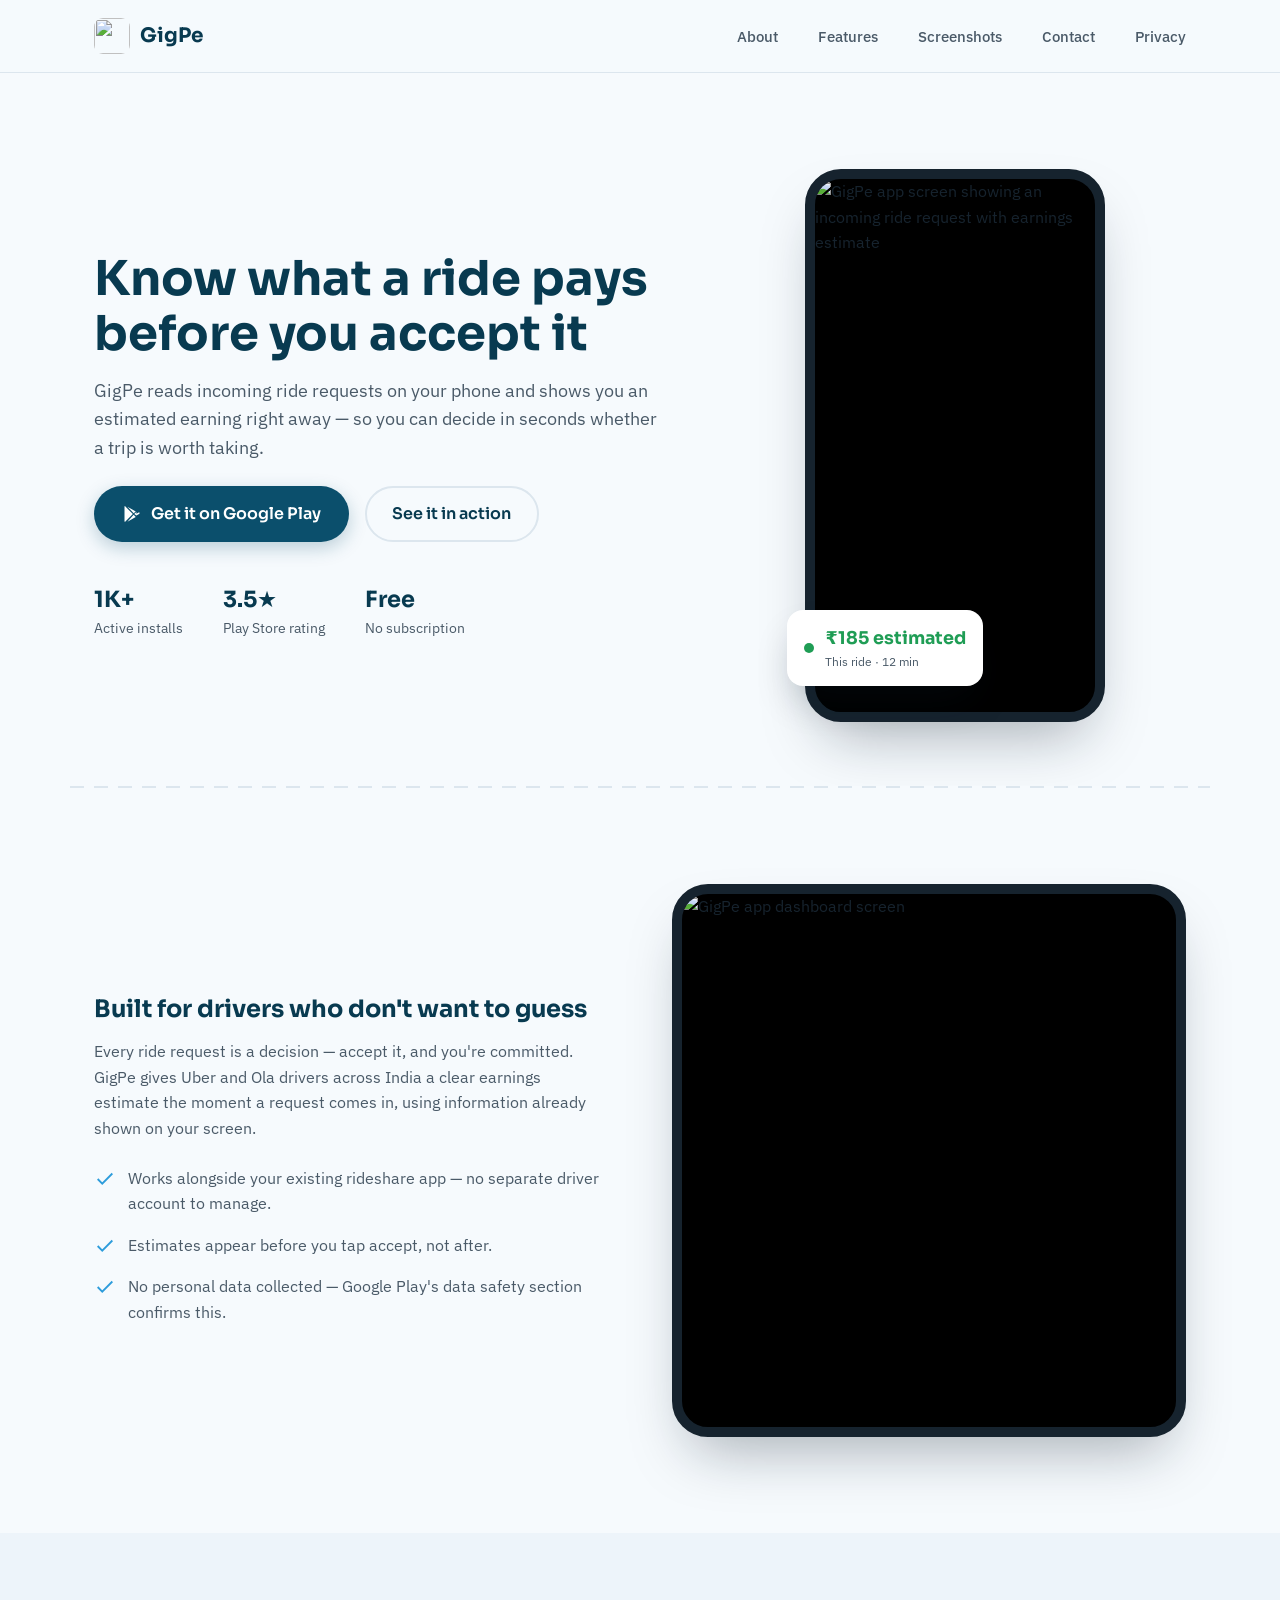
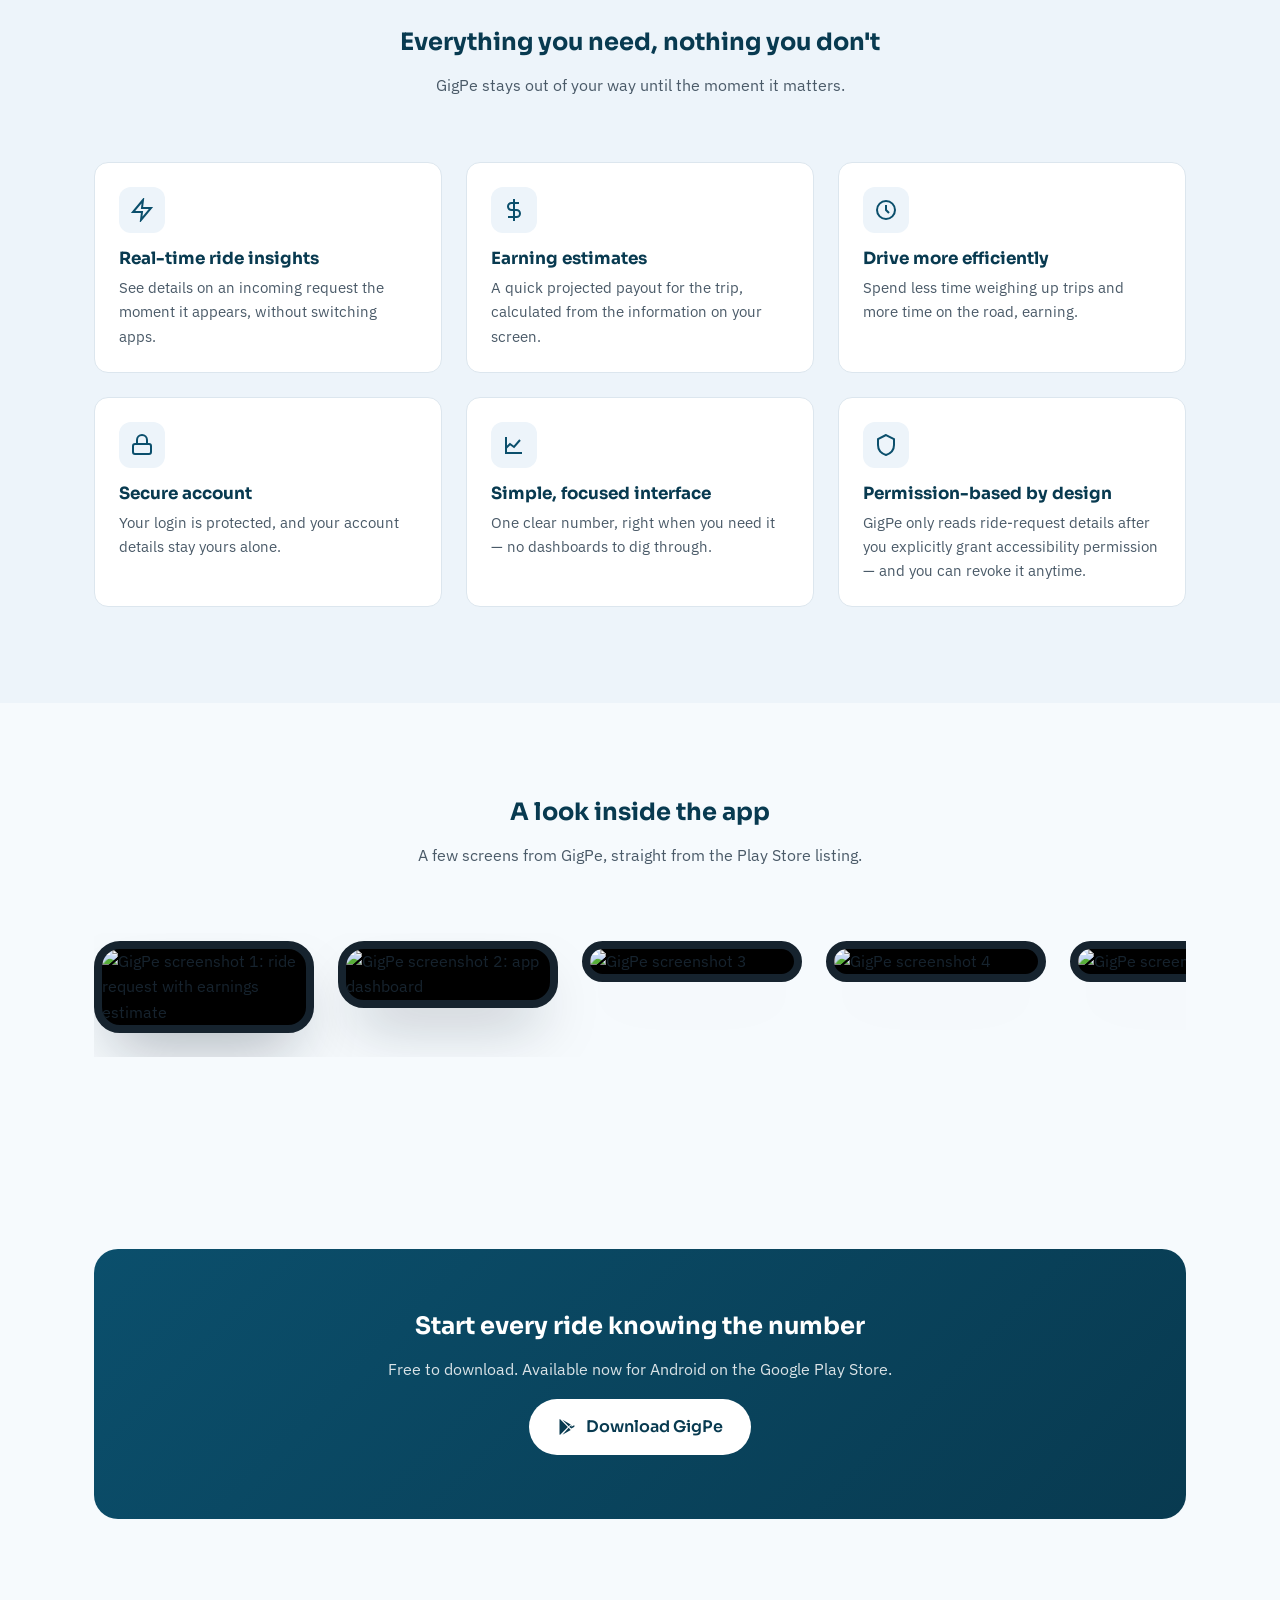
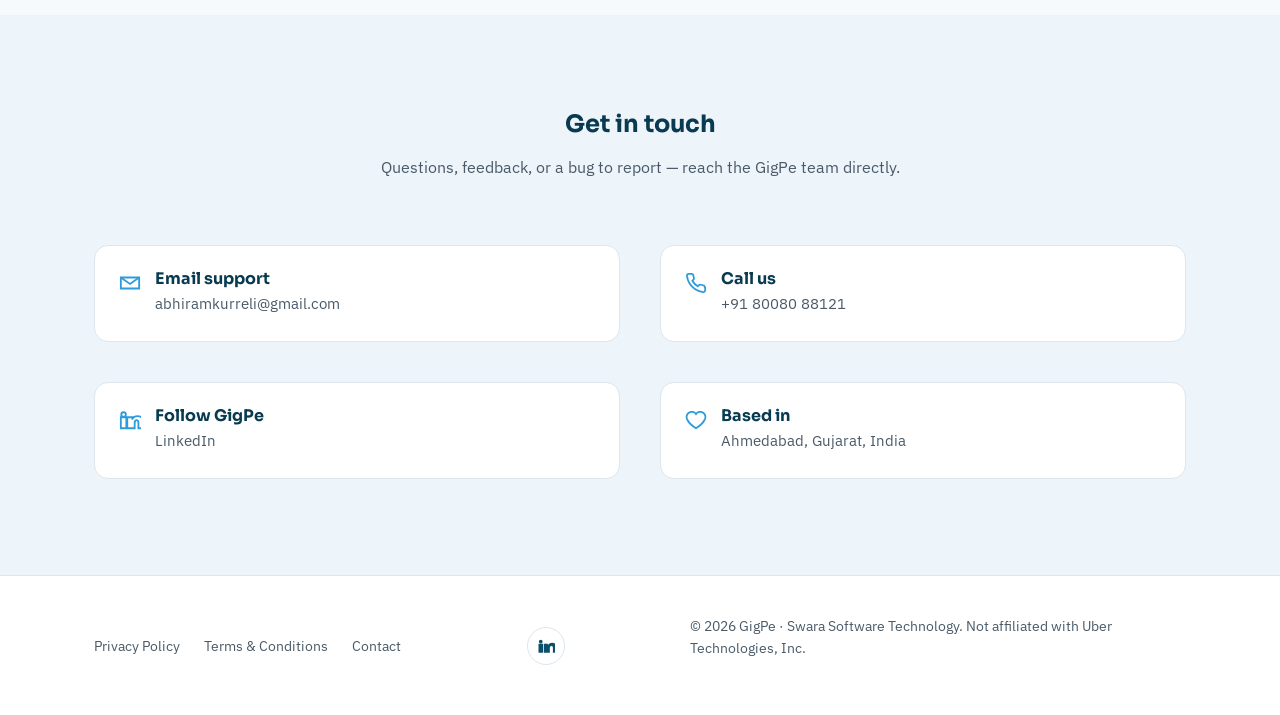
==== index.html @ b0bf45f6 "Add files via upload" ====
<!DOCTYPE html>
<html lang="en">
<head>
  <meta charset="UTF-8" />
  <meta name="viewport" content="width=device-width, initial-scale=1.0" />
  <title>GigPe — Know Your Ride Earnings Before You Accept</title>
  <meta name="description" content="GigPe helps Uber and Ola drivers in India see estimated ride earnings before accepting a trip, so every ride you take is a ride worth taking." />
  <meta name="theme-color" content="#0B4F6C" />

  <!-- Open Graph / social preview.
       IMPORTANT: replace the two "your-site-name" URLs below once your
       Netlify site is live, so shared links show the right preview. -->
  <meta property="og:type" content="website" />
  <meta property="og:title" content="GigPe — Know Your Ride Earnings Before You Accept" />
  <meta property="og:description" content="Estimate ride earnings before accepting trips. Built for rideshare drivers in India." />
  <meta property="og:image" content="https://play-lh.googleusercontent.com/BAKuyJz12hUKnm1jyETT7eK1MnT-sRy3w2XmaCbbeh6ZxwbR2XKA9VIV8yiuKr5ghgM32AwigrdZzHfO8pUIEQ=s512" />
  <meta property="og:url" content="https://your-site-name.netlify.app/" />
  <link rel="canonical" href="https://your-site-name.netlify.app/" />

  <link rel="icon" type="image/png" href="https://play-lh.googleusercontent.com/BAKuyJz12hUKnm1jyETT7eK1MnT-sRy3w2XmaCbbeh6ZxwbR2XKA9VIV8yiuKr5ghgM32AwigrdZzHfO8pUIEQ=s64" />

  <link rel="preconnect" href="https://fonts.googleapis.com" />
  <link rel="preconnect" href="https://fonts.gstatic.com" crossorigin />
  <link href="https://fonts.googleapis.com/css2?family=Sora:wght@600;700&family=IBM+Plex+Sans:wght@400;500;600&display=swap" rel="stylesheet" />

  <link rel="stylesheet" href="assets/css/style.css" />

  <!-- Structured data so Google understands this page is about an app -->
  <script type="application/ld+json">
  {
    "@context": "https://schema.org",
    "@type": "MobileApplication",
    "name": "GigPe",
    "operatingSystem": "ANDROID",
    "applicationCategory": "BusinessApplication",
    "description": "GigPe helps rideshare drivers estimate earnings for incoming ride requests before accepting a trip.",
    "url": "https://your-site-name.netlify.app/",
    "installUrl": "https://play.google.com/store/apps/details?id=com.rider.gigpe",
    "aggregateRating": {
      "@type": "AggregateRating",
      "ratingValue": "3.5",
      "ratingCount": "17"
    }
  }
  </script>
</head>
<body>
  <a class="skip-link" href="#main">Skip to main content</a>

  <header class="site-header">
    <div class="container">
      <a class="brand" href="#top">
        <img src="https://play-lh.googleusercontent.com/BAKuyJz12hUKnm1jyETT7eK1MnT-sRy3w2XmaCbbeh6ZxwbR2XKA9VIV8yiuKr5ghgM32AwigrdZzHfO8pUIEQ=s96" alt="" width="36" height="36" />
        GigPe
      </a>

      <nav class="nav-links" aria-label="Primary">
        <a href="#about">About</a>
        <a href="#features">Features</a>
        <a href="#screenshots">Screenshots</a>
        <a href="#contact">Contact</a>
        <a href="privacy.html">Privacy</a>
      </nav>

      <button class="nav-toggle" aria-label="Toggle menu" aria-expanded="false">
        <svg viewBox="0 0 24 24" fill="none" stroke="currentColor" stroke-width="2" stroke-linecap="round"><line x1="3" y1="6" x2="21" y2="6"/><line x1="3" y1="12" x2="21" y2="12"/><line x1="3" y1="18" x2="21" y2="18"/></svg>
      </button>
    </div>
  </header>

  <main id="main">
    <!-- ================= HERO ================= -->
    <section class="hero" id="top">
      <div class="container">
        <div class="hero-copy">
          <h1>Know what a ride pays before you accept it</h1>
          <p>GigPe reads incoming ride requests on your phone and shows you an estimated earning right away — so you can decide in seconds whether a trip is worth taking.</p>

          <div class="hero-actions">
            <a class="btn btn-primary" href="https://play.google.com/store/apps/details?id=com.rider.gigpe" target="_blank" rel="noopener">
              <svg width="20" height="20" viewBox="0 0 24 24" fill="currentColor"><path d="M3 3.5c0-.4.2-.8.5-1L13 12l-9.5 9.5c-.3-.2-.5-.6-.5-1v-17zM14 13l2.5 2.5-10 5.8L14 13zm3.3-1.3L20.5 10c.7.4.7 1.6 0 2l-3.2 1.9L14.7 12l2.6-2.3zM14 11 6.5 3.2l10 5.8L14 11z"/></svg>
              Get it on Google Play
            </a>
            <a class="btn btn-ghost" href="#screenshots">See it in action</a>
          </div>

          <div class="hero-meta">
            <div><strong>1K+</strong><span>Active installs</span></div>
            <div><strong>3.5★</strong><span>Play Store rating</span></div>
            <div><strong>Free</strong><span>No subscription</span></div>
          </div>
        </div>

        <div class="phone-mock">
          <div class="phone-frame">
            <img src="https://play-lh.googleusercontent.com/yPez_0OThjtXcppVgeSsOcTf8nyE_PpkBGpH63MsWeHEh49uukrABxJSn4ifgz_67P9IurCuxPYhkOEbX3K4Aw=w526-h296" alt="GigPe app screen showing an incoming ride request with earnings estimate" width="300" height="533" loading="eager" />
          </div>
          <div class="earnings-popup">
            <span class="dot" aria-hidden="true"></span>
            <div>
              <strong>₹185 estimated</strong>
              <span>This ride · 12 min</span>
            </div>
          </div>
        </div>
      </div>
    </section>

    <div class="route-divider" role="presentation"></div>

    <!-- ================= ABOUT ================= -->
    <section class="section about" id="about">
      <div class="container">
        <div class="about-text">
          <h2>Built for drivers who don't want to guess</h2>
          <p>Every ride request is a decision — accept it, and you're committed. GigPe gives Uber and Ola drivers across India a clear earnings estimate the moment a request comes in, using information already shown on your screen.</p>
          <div class="about-points">
            <div class="about-point">
              <svg viewBox="0 0 24 24" fill="none" stroke="currentColor" stroke-width="2"><path d="M20 6 9 17l-5-5"/></svg>
              <p>Works alongside your existing rideshare app — no separate driver account to manage.</p>
            </div>
            <div class="about-point">
              <svg viewBox="0 0 24 24" fill="none" stroke="currentColor" stroke-width="2"><path d="M20 6 9 17l-5-5"/></svg>
              <p>Estimates appear before you tap accept, not after.</p>
            </div>
            <div class="about-point">
              <svg viewBox="0 0 24 24" fill="none" stroke="currentColor" stroke-width="2"><path d="M20 6 9 17l-5-5"/></svg>
              <p>No personal data collected — Google Play's data safety section confirms this.</p>
            </div>
          </div>
        </div>
        <div class="about-image">
          <div class="phone-frame">
            <img src="https://play-lh.googleusercontent.com/sFfca4kJeqnwCWmF87mS8HXo-pPcosDtTNkv9bWJkC2KxFtpseNIe3ZL4Mhq_56wYfkIdz3JXPdJ8FDGRnhskg=w526-h296" alt="GigPe app dashboard screen" width="300" height="533" loading="lazy" />
          </div>
        </div>
      </div>
    </section>

    <!-- ================= FEATURES ================= -->
    <section class="section section-bg" id="features">
      <div class="container">
        <div class="section-intro">
          <h2>Everything you need, nothing you don't</h2>
          <p>GigPe stays out of your way until the moment it matters.</p>
        </div>

        <div class="feature-grid">
          <div class="feature-card">
            <div class="icon-wrap"><svg viewBox="0 0 24 24" fill="none" stroke="currentColor" stroke-width="2"><path d="M13 2 3 14h9l-1 8 10-12h-9l1-8z"/></svg></div>
            <h3>Real-time ride insights</h3>
            <p>See details on an incoming request the moment it appears, without switching apps.</p>
          </div>
          <div class="feature-card">
            <div class="icon-wrap"><svg viewBox="0 0 24 24" fill="none" stroke="currentColor" stroke-width="2"><path d="M12 1v22M17 5H9.5a3.5 3.5 0 0 0 0 7h5a3.5 3.5 0 0 1 0 7H6"/></svg></div>
            <h3>Earning estimates</h3>
            <p>A quick projected payout for the trip, calculated from the information on your screen.</p>
          </div>
          <div class="feature-card">
            <div class="icon-wrap"><svg viewBox="0 0 24 24" fill="none" stroke="currentColor" stroke-width="2"><circle cx="12" cy="12" r="9"/><path d="M12 7v5l3 3"/></svg></div>
            <h3>Drive more efficiently</h3>
            <p>Spend less time weighing up trips and more time on the road, earning.</p>
          </div>
          <div class="feature-card">
            <div class="icon-wrap"><svg viewBox="0 0 24 24" fill="none" stroke="currentColor" stroke-width="2"><rect x="3" y="11" width="18" height="10" rx="2"/><path d="M7 11V7a5 5 0 0 1 10 0v4"/></svg></div>
            <h3>Secure account</h3>
            <p>Your login is protected, and your account details stay yours alone.</p>
          </div>
          <div class="feature-card">
            <div class="icon-wrap"><svg viewBox="0 0 24 24" fill="none" stroke="currentColor" stroke-width="2"><path d="M4 4v16h16"/><path d="M4 15l4-4 4 3 6-7"/></svg></div>
            <h3>Simple, focused interface</h3>
            <p>One clear number, right when you need it — no dashboards to dig through.</p>
          </div>
          <div class="feature-card">
            <div class="icon-wrap"><svg viewBox="0 0 24 24" fill="none" stroke="currentColor" stroke-width="2"><path d="M12 2 4 6v6c0 5 3.5 8.5 8 10 4.5-1.5 8-5 8-10V6l-8-4z"/></svg></div>
            <h3>Permission-based by design</h3>
            <p>GigPe only reads ride-request details after you explicitly grant accessibility permission — and you can revoke it anytime.</p>
          </div>
        </div>
      </div>
    </section>

    <!-- ================= SCREENSHOTS ================= -->
    <section class="section" id="screenshots">
      <div class="container">
        <div class="section-intro">
          <h2>A look inside the app</h2>
          <p>A few screens from GigPe, straight from the Play Store listing.</p>
        </div>

        <div class="screenshot-scroller" role="region" aria-label="App screenshots" tabindex="0">
          <div class="screenshot-item">
            <div class="phone-frame"><img src="https://play-lh.googleusercontent.com/yPez_0OThjtXcppVgeSsOcTf8nyE_PpkBGpH63MsWeHEh49uukrABxJSn4ifgz_67P9IurCuxPYhkOEbX3K4Aw=w526-h296" alt="GigPe screenshot 1: ride request with earnings estimate" loading="lazy" /></div>
          </div>
          <div class="screenshot-item">
            <div class="phone-frame"><img src="https://play-lh.googleusercontent.com/sFfca4kJeqnwCWmF87mS8HXo-pPcosDtTNkv9bWJkC2KxFtpseNIe3ZL4Mhq_56wYfkIdz3JXPdJ8FDGRnhskg=w526-h296" alt="GigPe screenshot 2: app dashboard" loading="lazy" /></div>
          </div>
          <div class="screenshot-item">
            <div class="phone-frame"><img src="https://play-lh.googleusercontent.com/3GEJPqycHNrQrZzjBjX1ZdvGxLoHN-prMfP7KXT3pjbhA9udII_WVbDcKC_ZX9-D3H3bAOTuvRJZ8X5Jj6HLXA=w526-h296" alt="GigPe screenshot 3" loading="lazy" /></div>
          </div>
          <div class="screenshot-item">
            <div class="phone-frame"><img src="https://play-lh.googleusercontent.com/YeZ_qdevvVv7eMDkx4aXR1YvlL825U3YPR-oD5XWb7TG-lzFIx5l7ZFbbirCjIXHecgve2oucTRO18H-wjVE=w526-h296" alt="GigPe screenshot 4" loading="lazy" /></div>
          </div>
          <div class="screenshot-item">
            <div class="phone-frame"><img src="https://play-lh.googleusercontent.com/XHeosOfz3YMCRmarwXieh-9xaV6de6jqvJn0xl5Qtw81muB7tuI2msXhkMYDRHH42_vzgAHZRCARWzTHJ3mP=w526-h296" alt="GigPe screenshot 5" loading="lazy" /></div>
          </div>
        </div>
      </div>
    </section>

    <!-- ================= DOWNLOAD CTA ================= -->
    <section class="section">
      <div class="container">
        <div class="download-banner">
          <h2>Start every ride knowing the number</h2>
          <p>Free to download. Available now for Android on the Google Play Store.</p>
          <a class="btn btn-primary" href="https://play.google.com/store/apps/details?id=com.rider.gigpe" target="_blank" rel="noopener">
            <svg width="20" height="20" viewBox="0 0 24 24" fill="currentColor"><path d="M3 3.5c0-.4.2-.8.5-1L13 12l-9.5 9.5c-.3-.2-.5-.6-.5-1v-17zM14 13l2.5 2.5-10 5.8L14 13zm3.3-1.3L20.5 10c.7.4.7 1.6 0 2l-3.2 1.9L14.7 12l2.6-2.3zM14 11 6.5 3.2l10 5.8L14 11z"/></svg>
            Download GigPe
          </a>
        </div>
      </div>
    </section>

    <!-- ================= CONTACT ================= -->
    <section class="section section-bg" id="contact">
      <div class="container">
        <div class="section-intro">
          <h2>Get in touch</h2>
          <p>Questions, feedback, or a bug to report — reach the GigPe team directly.</p>
        </div>

        <div class="contact-grid">
          <div class="contact-card">
            <svg viewBox="0 0 24 24" fill="none" stroke="currentColor" stroke-width="2"><path d="M4 4h16v16H4z" opacity="0"/><path d="M22 6 12 13 2 6"/><path d="M2 6h20v12H2z"/></svg>
            <div>
              <h3>Email support</h3>
              <a href="mailto:abhiramkurreli@gmail.com">abhiramkurreli@gmail.com</a>
            </div>
          </div>
          <div class="contact-card">
            <svg viewBox="0 0 24 24" fill="none" stroke="currentColor" stroke-width="2"><path d="M22 16.9v3a2 2 0 0 1-2.2 2 19.8 19.8 0 0 1-8.6-3.1 19.5 19.5 0 0 1-6-6A19.8 19.8 0 0 1 2.1 4.2 2 2 0 0 1 4.1 2h3a2 2 0 0 1 2 1.7c.1.9.3 1.8.6 2.6a2 2 0 0 1-.5 2.1L8 9.6a16 16 0 0 0 6 6l1.2-1.2a2 2 0 0 1 2.1-.5c.8.3 1.7.5 2.6.6a2 2 0 0 1 1.7 2z"/></svg>
            <div>
              <h3>Call us</h3>
              <a href="tel:+918008088121">+91 80080 88121</a>
            </div>
          </div>
          <div class="contact-card">
            <svg viewBox="0 0 24 24" fill="none" stroke="currentColor" stroke-width="2"><path d="M4.98 3.5a2.5 2.5 0 1 1 0 5 2.5 2.5 0 0 1 0-5zM2 8.98h6V21H2V8.98zM9 8.98h5.6v1.7h.08c.78-1.4 2.68-2.9 5.52-2.9 5.9 0 7 3.9 7 8.9V21h-6v-5.75c0-1.37-.02-3.13-1.9-3.13-1.9 0-2.2 1.5-2.2 3.03V21H9V8.98z"/></svg>
            <div>
              <h3>Follow GigPe</h3>
              <a href="https://www.linkedin.com/company/gigpeindia/" target="_blank" rel="noopener">LinkedIn</a>
            </div>
          </div>
          <div class="contact-card">
            <svg viewBox="0 0 24 24" fill="none" stroke="currentColor" stroke-width="2"><path d="M12 21s-7-4.5-9.3-9A5.4 5.4 0 0 1 12 5.5 5.4 5.4 0 0 1 21.3 12c-2.3 4.5-9.3 9-9.3 9z"/></svg>
            <div>
              <h3>Based in</h3>
              <span>Ahmedabad, Gujarat, India</span>
            </div>
          </div>
        </div>
      </div>
    </section>
  </main>

  <footer class="site-footer">
    <div class="container footer-inner">
      <div class="footer-links">
        <a href="privacy.html">Privacy Policy</a>
        <a href="terms.html">Terms &amp; Conditions</a>
        <a href="mailto:abhiramkurreli@gmail.com">Contact</a>
      </div>
      <a class="social-link" href="https://www.linkedin.com/company/gigpeindia/" target="_blank" rel="noopener" aria-label="GigPe on LinkedIn">
        <svg viewBox="0 0 24 24" fill="currentColor"><path d="M4.98 3.5a2.5 2.5 0 1 1 0 5 2.5 2.5 0 0 1 0-5zM2 8.98h6V21H2V8.98zM9 8.98h5.6v1.7h.08c.78-1.4 2.68-2.9 5.52-2.9 5.9 0 7 3.9 7 8.9V21h-6v-5.75c0-1.37-.02-3.13-1.9-3.13-1.9 0-2.2 1.5-2.2 3.03V21H9V8.98z"/></svg>
      </a>
      <p class="footer-copy">© <span id="year"></span> GigPe · Swara Software Technology. Not affiliated with Uber Technologies, Inc.</p>
    </div>
  </footer>

  <script src="assets/js/main.js"></script>
</body>
</html>
---- assets/css/style.css ----
/* ===========================================================
   GigPe website styles
   Design tokens live at the top as CSS variables — change a
   color or font here and it updates everywhere on the site.
   =========================================================== */

:root {
  /* Colors */
  --color-bg: #F6FAFD;
  --color-bg-alt: #EDF4FA;
  --color-surface: #FFFFFF;
  --color-primary: #0B4F6C;
  --color-primary-dark: #083A50;
  --color-accent: #2D9CDB;
  --color-ink: #16232E;
  --color-ink-soft: #4A5A68;
  --color-border: #DCE6EE;
  --color-earnings: #1F9D55;

  /* Type */
  --font-display: 'Sora', system-ui, sans-serif;
  --font-body: 'IBM Plex Sans', system-ui, sans-serif;

  /* Layout */
  --max-width: 1140px;
  --radius: 14px;
  --space-1: 0.5rem;
  --space-2: 1rem;
  --space-3: 1.5rem;
  --space-4: 2.5rem;
  --space-5: 4rem;
  --space-6: 6rem;
}

/* ---------- Reset ---------- */
*, *::before, *::after { box-sizing: border-box; }
html { scroll-behavior: smooth; }
body {
  margin: 0;
  font-family: var(--font-body);
  color: var(--color-ink);
  background: var(--color-bg);
  line-height: 1.6;
  -webkit-font-smoothing: antialiased;
}
img { max-width: 100%; display: block; }
a { color: inherit; text-decoration: none; }
ul { list-style: none; margin: 0; padding: 0; }
h1, h2, h3, h4 {
  font-family: var(--font-display);
  color: var(--color-primary-dark);
  line-height: 1.15;
  margin: 0 0 var(--space-2);
}
p { margin: 0 0 var(--space-2); color: var(--color-ink-soft); max-width: 62ch; }

@media (prefers-reduced-motion: reduce) {
  *, *::before, *::after {
    animation-duration: 0.01ms !important;
    animation-iteration-count: 1 !important;
    transition-duration: 0.01ms !important;
    scroll-behavior: auto !important;
  }
}

/* Visible keyboard focus everywhere */
a:focus-visible, button:focus-visible, input:focus-visible, textarea:focus-visible {
  outline: 3px solid var(--color-accent);
  outline-offset: 2px;
}

/* Skip link for screen-reader / keyboard users */
.skip-link {
  position: absolute;
  left: -999px;
  top: 0;
  background: var(--color-primary);
  color: #fff;
  padding: 0.75rem 1.25rem;
  z-index: 1000;
  border-radius: 0 0 8px 0;
}
.skip-link:focus { left: 0; }

.container {
  max-width: var(--max-width);
  margin: 0 auto;
  padding: 0 var(--space-3);
}

.section { padding: var(--space-6) 0; }
.section-bg { background: var(--color-bg-alt); }

.eyebrow-free-heading { max-width: 44ch; margin-inline: auto; text-align: center; }
.section-intro { text-align: center; margin: 0 auto var(--space-5); max-width: 60ch; }
.section-intro p { margin-inline: auto; }

/* ---------- Buttons ---------- */
.btn {
  display: inline-flex;
  align-items: center;
  gap: 0.6rem;
  font-family: var(--font-display);
  font-weight: 600;
  font-size: 1rem;
  padding: 0.85rem 1.6rem;
  border-radius: 999px;
  border: 2px solid transparent;
  cursor: pointer;
  transition: transform 0.15s ease, box-shadow 0.15s ease;
}
.btn:hover { transform: translateY(-2px); }
.btn-primary {
  background: var(--color-primary);
  color: #fff;
  box-shadow: 0 6px 18px rgba(11, 79, 108, 0.25);
}
.btn-primary:hover { background: var(--color-primary-dark); }
.btn-ghost {
  background: transparent;
  border-color: var(--color-border);
  color: var(--color-primary-dark);
}
.btn-ghost:hover { border-color: var(--color-primary); }

/* ---------- Header ---------- */
.site-header {
  position: sticky;
  top: 0;
  z-index: 100;
  background: rgba(246, 250, 253, 0.9);
  backdrop-filter: saturate(180%) blur(10px);
  border-bottom: 1px solid var(--color-border);
}
.site-header .container {
  display: flex;
  align-items: center;
  justify-content: space-between;
  height: 72px;
}
.brand {
  display: flex;
  align-items: center;
  gap: 0.6rem;
  font-family: var(--font-display);
  font-weight: 700;
  font-size: 1.25rem;
  color: var(--color-primary-dark);
}
.brand img { width: 36px; height: 36px; border-radius: 9px; }

.nav-links {
  display: flex;
  gap: var(--space-4);
  align-items: center;
}
.nav-links a {
  font-size: 0.95rem;
  font-weight: 500;
  color: var(--color-ink-soft);
}
.nav-links a:hover { color: var(--color-primary); }

.nav-toggle {
  display: none;
  background: none;
  border: none;
  cursor: pointer;
  padding: 0.5rem;
}
.nav-toggle svg { width: 26px; height: 26px; }

/* ---------- Hero ---------- */
.hero {
  padding: var(--space-6) 0 var(--space-5);
  overflow: hidden;
}
.hero .container {
  display: grid;
  grid-template-columns: 1.1fr 0.9fr;
  gap: var(--space-5);
  align-items: center;
}
.hero-copy h1 { font-size: clamp(2.1rem, 4vw, 3rem); }
.hero-copy p { font-size: 1.1rem; }
.hero-actions {
  display: flex;
  flex-wrap: wrap;
  gap: var(--space-2);
  margin-top: var(--space-3);
}
.hero-meta {
  display: flex;
  gap: var(--space-4);
  margin-top: var(--space-4);
}
.hero-meta div { display: flex; flex-direction: column; }
.hero-meta strong { font-family: var(--font-display); font-size: 1.4rem; color: var(--color-primary-dark); }
.hero-meta span { font-size: 0.85rem; color: var(--color-ink-soft); }

/* Phone mockup with an animated earnings-estimate card —
   the one deliberate "hero moment" on the page. */
.phone-mock {
  position: relative;
  max-width: 300px;
  margin: 0 auto;
}
.phone-frame {
  border: 10px solid var(--color-ink);
  border-radius: 36px;
  overflow: hidden;
  box-shadow: 0 30px 60px -20px rgba(11, 27, 40, 0.35);
  background: #000;
}
.phone-frame img { width: 100%; display: block; }
.earnings-popup {
  position: absolute;
  left: -18px;
  bottom: 36px;
  background: var(--color-surface);
  border-radius: 16px;
  padding: 0.9rem 1.1rem;
  box-shadow: 0 20px 40px -12px rgba(11, 27, 40, 0.3);
  display: flex;
  align-items: center;
  gap: 0.7rem;
  opacity: 0;
  transform: translateY(14px);
  animation: rise-in 0.7s ease-out 0.4s forwards;
}
.earnings-popup .dot {
  width: 10px; height: 10px; border-radius: 50%;
  background: var(--color-earnings);
  flex-shrink: 0;
}
.earnings-popup strong { font-family: var(--font-display); color: var(--color-earnings); font-size: 1.1rem; }
.earnings-popup span { display: block; font-size: 0.75rem; color: var(--color-ink-soft); }

@keyframes rise-in {
  to { opacity: 1; transform: translateY(0); }
}

/* Dashed "route line" divider used between sections instead
   of a plain hairline rule — a small nod to the driving theme. */
.route-divider {
  height: 2px;
  background-image: repeating-linear-gradient(
    to right, var(--color-border) 0 14px, transparent 14px 24px
  );
  max-width: var(--max-width);
  margin: 0 auto;
}

/* ---------- About ---------- */
.about .container {
  display: grid;
  grid-template-columns: 1fr 1fr;
  gap: var(--space-5);
  align-items: center;
}
.about-points { display: grid; gap: var(--space-2); margin-top: var(--space-3); }
.about-point { display: flex; gap: 0.75rem; align-items: flex-start; }
.about-point svg { flex-shrink: 0; width: 22px; height: 22px; color: var(--color-accent); margin-top: 2px; }
.about-point p { margin: 0; }

/* ---------- Features ---------- */
.feature-grid {
  display: grid;
  grid-template-columns: repeat(3, 1fr);
  gap: var(--space-3);
}
.feature-card {
  background: var(--color-surface);
  border: 1px solid var(--color-border);
  border-radius: var(--radius);
  padding: var(--space-3);
}
.feature-card .icon-wrap {
  width: 46px; height: 46px;
  border-radius: 12px;
  background: var(--color-bg-alt);
  display: flex; align-items: center; justify-content: center;
  margin-bottom: var(--space-2);
}
.feature-card .icon-wrap svg { width: 24px; height: 24px; color: var(--color-primary); }
.feature-card h3 { font-size: 1.05rem; margin-bottom: 0.4rem; }
.feature-card p { margin: 0; font-size: 0.95rem; }

/* ---------- Screenshots ---------- */
.screenshot-scroller {
  display: flex;
  gap: var(--space-3);
  overflow-x: auto;
  padding: 0.5rem 0.25rem 1.5rem;
  scroll-snap-type: x mandatory;
}
.screenshot-scroller::-webkit-scrollbar { height: 8px; }
.screenshot-scroller::-webkit-scrollbar-thumb { background: var(--color-border); border-radius: 8px; }
.screenshot-item {
  flex: 0 0 auto;
  scroll-snap-align: start;
  width: 220px;
}
.screenshot-item .phone-frame { border-width: 8px; border-radius: 26px; max-width: 220px; }

/* ---------- Download banner ---------- */
.download-banner {
  background: linear-gradient(135deg, var(--color-primary) 0%, var(--color-primary-dark) 100%);
  border-radius: 24px;
  padding: var(--space-5);
  text-align: center;
  color: #fff;
}
.download-banner h2 { color: #fff; }
.download-banner p { color: rgba(255,255,255,0.85); margin-inline: auto; }
.download-banner .btn-primary { background: #fff; color: var(--color-primary-dark); box-shadow: none; }
.download-banner .btn-primary:hover { background: #EAF3FA; }

/* ---------- Contact ---------- */
.contact-grid {
  display: grid;
  grid-template-columns: 1fr 1fr;
  gap: var(--space-4);
}
.contact-card {
  background: var(--color-surface);
  border: 1px solid var(--color-border);
  border-radius: var(--radius);
  padding: var(--space-3);
  display: flex;
  gap: 0.9rem;
  align-items: flex-start;
}
.contact-card svg { width: 22px; height: 22px; color: var(--color-accent); flex-shrink: 0; margin-top: 2px; }
.contact-card h3 { font-size: 1rem; margin-bottom: 0.2rem; }
.contact-card a, .contact-card span { color: var(--color-ink-soft); font-size: 0.95rem; }
.contact-card a:hover { color: var(--color-primary); }

/* ---------- Footer ---------- */
.site-footer {
  border-top: 1px solid var(--color-border);
  padding: var(--space-4) 0;
  background: var(--color-surface);
}
.footer-inner {
  display: flex;
  justify-content: space-between;
  align-items: center;
  flex-wrap: wrap;
  gap: var(--space-2);
}
.footer-links { display: flex; gap: var(--space-3); }
.footer-links a { font-size: 0.9rem; color: var(--color-ink-soft); }
.footer-links a:hover { color: var(--color-primary); }
.footer-copy { font-size: 0.85rem; color: var(--color-ink-soft); }
.social-link {
  display: inline-flex; align-items: center; justify-content: center;
  width: 38px; height: 38px; border-radius: 50%;
  border: 1px solid var(--color-border);
}
.social-link svg { width: 18px; height: 18px; color: var(--color-primary); }
.social-link:hover { border-color: var(--color-primary); }

/* ---------- Simple static pages (privacy / terms) ---------- */
.legal-page { padding-top: var(--space-5); }
.legal-page .container { max-width: 820px; }
.legal-page h2 { margin-top: var(--space-4); font-size: 1.3rem; }
.legal-page p, .legal-page li { color: var(--color-ink-soft); }
.legal-page ul { list-style: disc; padding-left: 1.4rem; margin-bottom: var(--space-2); }
.legal-page .updated { color: var(--color-ink-soft); font-size: 0.9rem; margin-bottom: var(--space-4); }

/* ---------- Responsive ---------- */
@media (max-width: 900px) {
  .hero .container,
  .about .container,
  .contact-grid { grid-template-columns: 1fr; }
  .about .container { text-align: left; }
  .hero-copy { order: 1; }
  .phone-mock { order: 0; max-width: 240px; }
  .feature-grid { grid-template-columns: repeat(2, 1fr); }
}

@media (max-width: 680px) {
  .nav-links {
    position: absolute;
    top: 72px; left: 0; right: 0;
    background: var(--color-surface);
    border-bottom: 1px solid var(--color-border);
    flex-direction: column;
    padding: var(--space-3);
    gap: var(--space-3);
    display: none;
  }
  .nav-links.open { display: flex; }
  .nav-toggle { display: block; }
  .feature-grid { grid-template-columns: 1fr; }
  .section { padding: var(--space-5) 0; }
  .download-banner { padding: var(--space-4) var(--space-3); }
  .footer-inner { flex-direction: column; align-items: flex-start; }
}
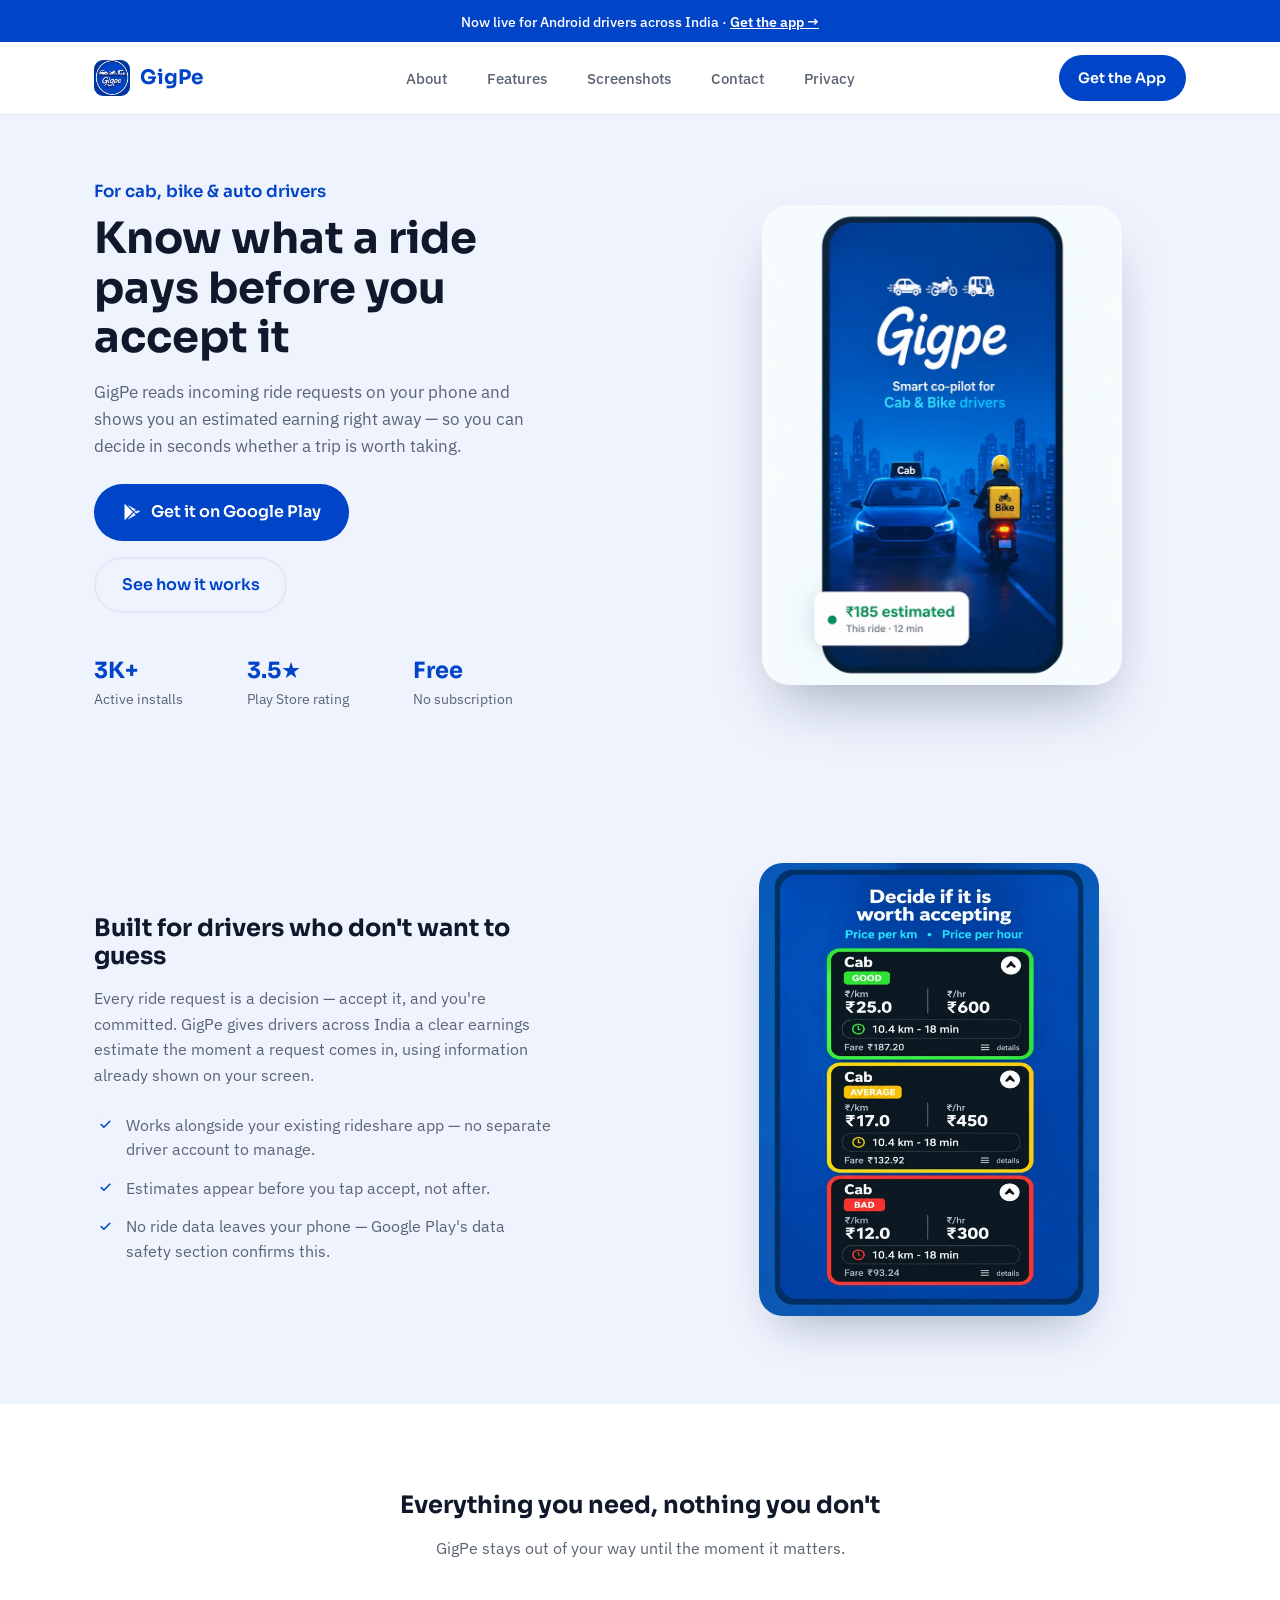
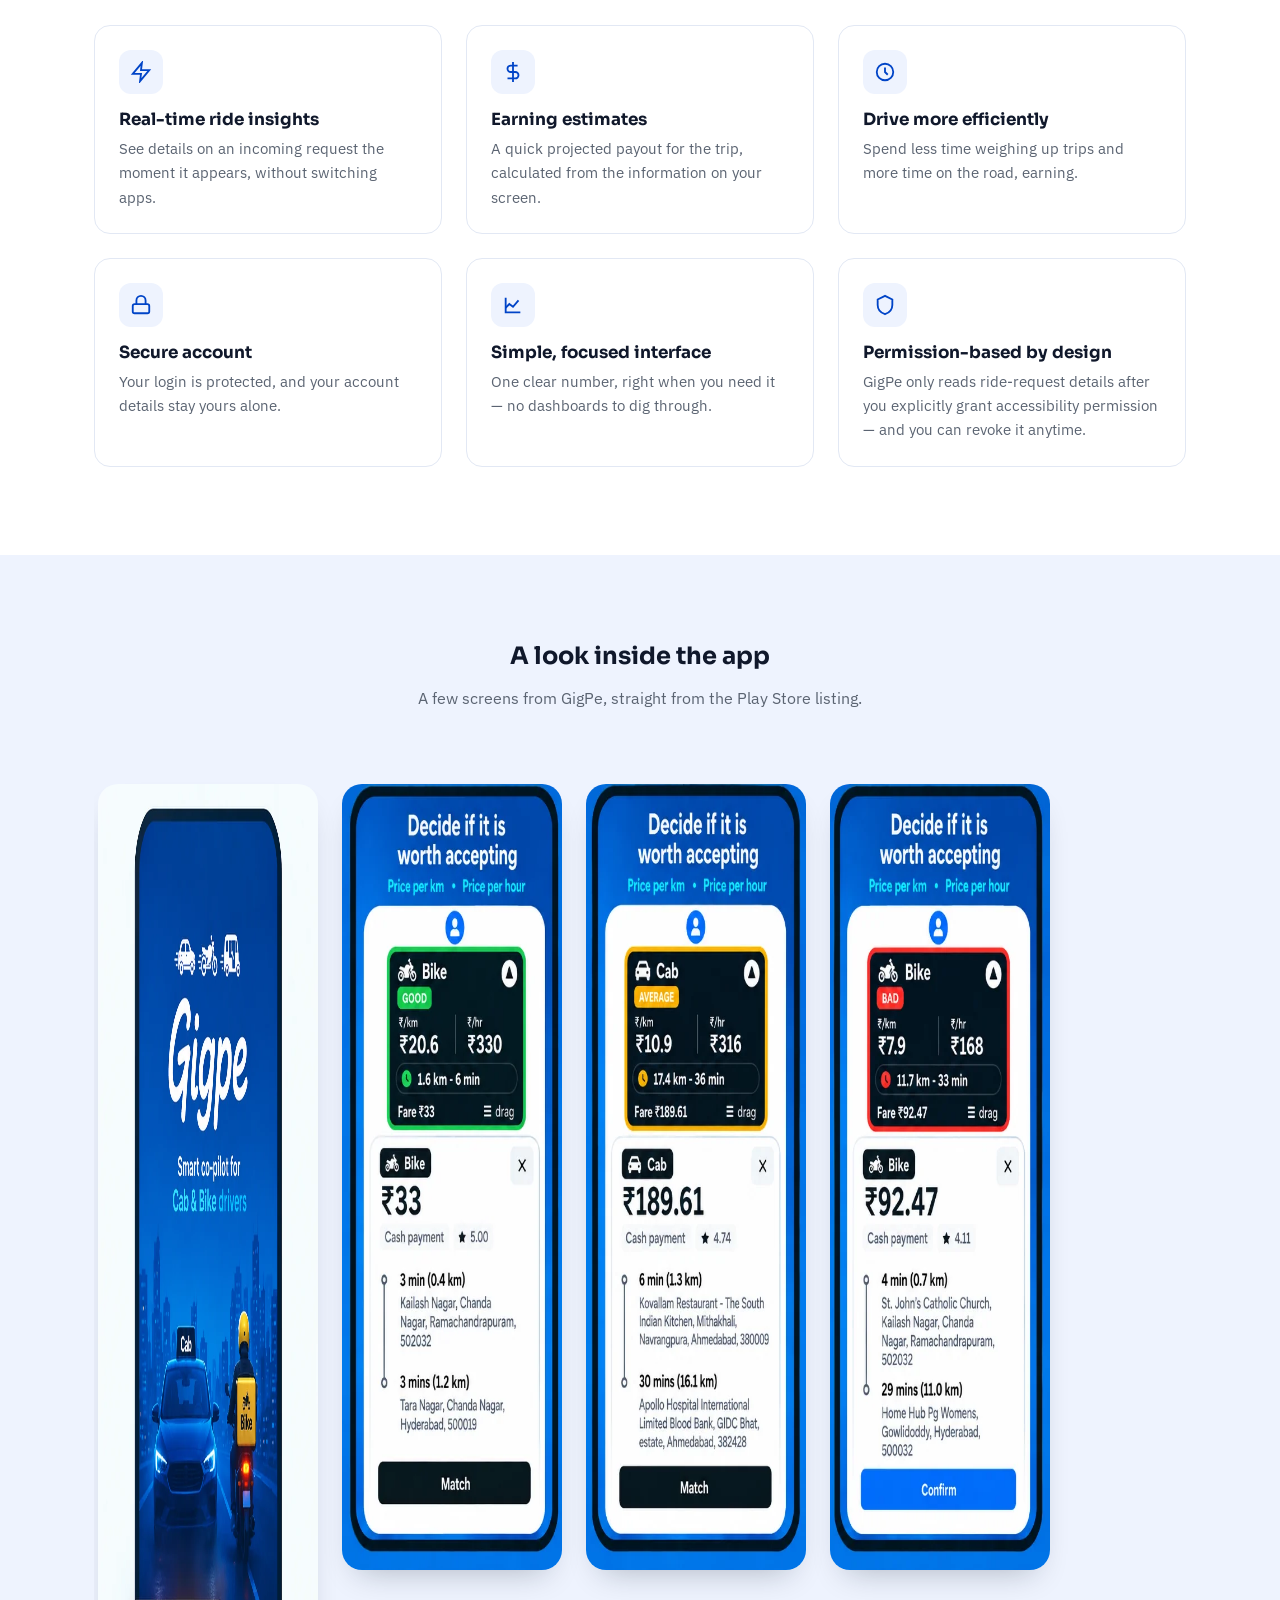
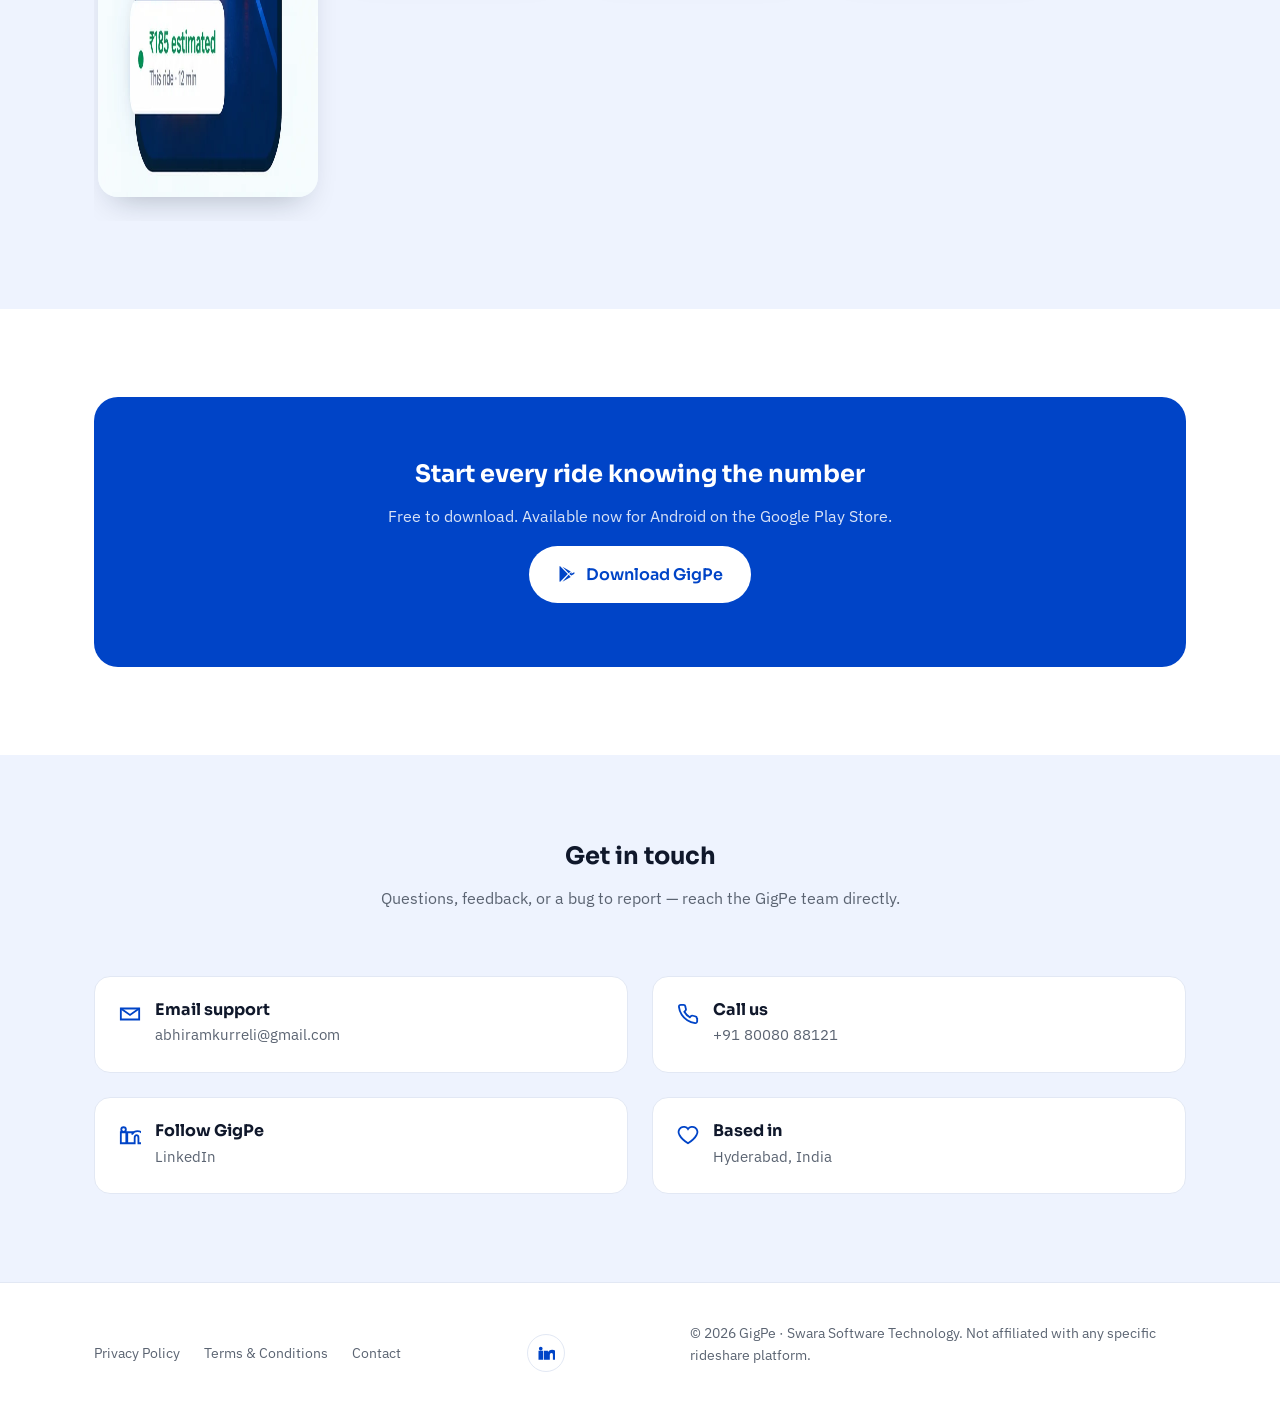
==== commit 2830731f: "Add files via upload" ====
--- a/index.html
+++ b/index.html
@@ -4,20 +4,20 @@
   <meta charset="UTF-8" />
   <meta name="viewport" content="width=device-width, initial-scale=1.0" />
   <title>GigPe — Know Your Ride Earnings Before You Accept</title>
-  <meta name="description" content="GigPe helps Uber and Ola drivers in India see estimated ride earnings before accepting a trip, so every ride you take is a ride worth taking." />
-  <meta name="theme-color" content="#0B4F6C" />
+  <meta name="description" content="GigPe helps rideshare drivers in India see estimated ride earnings before accepting a trip, so every ride you take is a ride worth taking." />
+  <meta name="theme-color" content="#0044C7" />
 
   <!-- Open Graph / social preview.
-       IMPORTANT: replace the two "your-site-name" URLs below once your
-       Netlify site is live, so shared links show the right preview. -->
+       IMPORTANT: replace the "your-site-name" URLs below with your
+       real Netlify URL (e.g. gigpeindia.netlify.app). -->
   <meta property="og:type" content="website" />
   <meta property="og:title" content="GigPe — Know Your Ride Earnings Before You Accept" />
   <meta property="og:description" content="Estimate ride earnings before accepting trips. Built for rideshare drivers in India." />
-  <meta property="og:image" content="https://play-lh.googleusercontent.com/BAKuyJz12hUKnm1jyETT7eK1MnT-sRy3w2XmaCbbeh6ZxwbR2XKA9VIV8yiuKr5ghgM32AwigrdZzHfO8pUIEQ=s512" />
+  <meta property="og:image" content="https://your-site-name.netlify.app/assets/images/gigpe-icon.png" />
   <meta property="og:url" content="https://your-site-name.netlify.app/" />
   <link rel="canonical" href="https://your-site-name.netlify.app/" />
 
-  <link rel="icon" type="image/png" href="https://play-lh.googleusercontent.com/BAKuyJz12hUKnm1jyETT7eK1MnT-sRy3w2XmaCbbeh6ZxwbR2XKA9VIV8yiuKr5ghgM32AwigrdZzHfO8pUIEQ=s64" />
+  <link rel="icon" type="image/png" href="assets/images/gigpe-icon.png" />
 
   <link rel="preconnect" href="https://fonts.googleapis.com" />
   <link rel="preconnect" href="https://fonts.gstatic.com" crossorigin />
@@ -25,7 +25,6 @@
 
   <link rel="stylesheet" href="assets/css/style.css" />
 
-  <!-- Structured data so Google understands this page is about an app -->
   <script type="application/ld+json">
   {
     "@context": "https://schema.org",
@@ -47,10 +46,15 @@
 <body>
   <a class="skip-link" href="#main">Skip to main content</a>
 
+  <!-- Small top banner — easy to edit or delete in assets/css/style.css (.announcement-bar) -->
+  <div class="announcement-bar">
+    Now live for Android drivers across India · <a href="https://play.google.com/store/apps/details?id=com.rider.gigpe" target="_blank" rel="noopener">Get the app →</a>
+  </div>
+
   <header class="site-header">
     <div class="container">
       <a class="brand" href="#top">
-        <img src="https://play-lh.googleusercontent.com/BAKuyJz12hUKnm1jyETT7eK1MnT-sRy3w2XmaCbbeh6ZxwbR2XKA9VIV8yiuKr5ghgM32AwigrdZzHfO8pUIEQ=s96" alt="" width="36" height="36" />
+        <img src="assets/images/gigpe-icon.png" alt="" width="36" height="36" />
         GigPe
       </a>
 
@@ -62,17 +66,23 @@
         <a href="privacy.html">Privacy</a>
       </nav>
 
-      <button class="nav-toggle" aria-label="Toggle menu" aria-expanded="false">
-        <svg viewBox="0 0 24 24" fill="none" stroke="currentColor" stroke-width="2" stroke-linecap="round"><line x1="3" y1="6" x2="21" y2="6"/><line x1="3" y1="12" x2="21" y2="12"/><line x1="3" y1="18" x2="21" y2="18"/></svg>
-      </button>
+      <div class="header-actions">
+        <a class="btn btn-primary btn-sm" href="https://play.google.com/store/apps/details?id=com.rider.gigpe" target="_blank" rel="noopener">
+          <span class="btn-label-full">Get the App</span>
+        </a>
+        <button class="nav-toggle" aria-label="Toggle menu" aria-expanded="false">
+          <svg viewBox="0 0 24 24" fill="none" stroke="currentColor" stroke-width="2" stroke-linecap="round"><line x1="3" y1="6" x2="21" y2="6"/><line x1="3" y1="12" x2="21" y2="12"/><line x1="3" y1="18" x2="21" y2="18"/></svg>
+        </button>
+      </div>
     </div>
   </header>
 
   <main id="main">
     <!-- ================= HERO ================= -->
     <section class="hero" id="top">
-      <div class="container">
+      <div class="container hero-grid">
         <div class="hero-copy">
+          <p class="hero-overline">For cab, bike &amp; auto drivers</p>
           <h1>Know what a ride pays before you accept it</h1>
           <p>GigPe reads incoming ride requests on your phone and shows you an estimated earning right away — so you can decide in seconds whether a trip is worth taking.</p>
 
@@ -81,64 +91,54 @@
               <svg width="20" height="20" viewBox="0 0 24 24" fill="currentColor"><path d="M3 3.5c0-.4.2-.8.5-1L13 12l-9.5 9.5c-.3-.2-.5-.6-.5-1v-17zM14 13l2.5 2.5-10 5.8L14 13zm3.3-1.3L20.5 10c.7.4.7 1.6 0 2l-3.2 1.9L14.7 12l2.6-2.3zM14 11 6.5 3.2l10 5.8L14 11z"/></svg>
               Get it on Google Play
             </a>
-            <a class="btn btn-ghost" href="#screenshots">See it in action</a>
+            <a class="btn btn-ghost" href="#screenshots">See how it works</a>
           </div>
 
           <div class="hero-meta">
-            <div><strong>1K+</strong><span>Active installs</span></div>
+            <div><strong>3K+</strong><span>Active installs</span></div>
             <div><strong>3.5★</strong><span>Play Store rating</span></div>
             <div><strong>Free</strong><span>No subscription</span></div>
           </div>
         </div>
 
-        <div class="phone-mock">
-          <div class="phone-frame">
-            <img src="https://play-lh.googleusercontent.com/yPez_0OThjtXcppVgeSsOcTf8nyE_PpkBGpH63MsWeHEh49uukrABxJSn4ifgz_67P9IurCuxPYhkOEbX3K4Aw=w526-h296" alt="GigPe app screen showing an incoming ride request with earnings estimate" width="300" height="533" loading="eager" />
-          </div>
-          <div class="earnings-popup">
-            <span class="dot" aria-hidden="true"></span>
-            <div>
-              <strong>₹185 estimated</strong>
-              <span>This ride · 12 min</span>
-            </div>
-          </div>
-        </div>
-      </div>
-    </section>
-
-    <div class="route-divider" role="presentation"></div>
-
-    <!-- ================= ABOUT ================= -->
-    <section class="section about" id="about">
-      <div class="container">
-        <div class="about-text">
-          <h2>Built for drivers who don't want to guess</h2>
-          <p>Every ride request is a decision — accept it, and you're committed. GigPe gives Uber and Ola drivers across India a clear earnings estimate the moment a request comes in, using information already shown on your screen.</p>
-          <div class="about-points">
-            <div class="about-point">
-              <svg viewBox="0 0 24 24" fill="none" stroke="currentColor" stroke-width="2"><path d="M20 6 9 17l-5-5"/></svg>
-              <p>Works alongside your existing rideshare app — no separate driver account to manage.</p>
-            </div>
-            <div class="about-point">
-              <svg viewBox="0 0 24 24" fill="none" stroke="currentColor" stroke-width="2"><path d="M20 6 9 17l-5-5"/></svg>
-              <p>Estimates appear before you tap accept, not after.</p>
-            </div>
-            <div class="about-point">
-              <svg viewBox="0 0 24 24" fill="none" stroke="currentColor" stroke-width="2"><path d="M20 6 9 17l-5-5"/></svg>
-              <p>No personal data collected — Google Play's data safety section confirms this.</p>
-            </div>
-          </div>
-        </div>
-        <div class="about-image">
-          <div class="phone-frame">
-            <img src="https://play-lh.googleusercontent.com/sFfca4kJeqnwCWmF87mS8HXo-pPcosDtTNkv9bWJkC2KxFtpseNIe3ZL4Mhq_56wYfkIdz3JXPdJ8FDGRnhskg=w526-h296" alt="GigPe app dashboard screen" width="300" height="533" loading="lazy" />
+        <!-- Hero visual — provided image, used as-is -->
+        <div class="hero-image-wrap">
+          <img src="assets/images/hero-splash-scene.webp" alt="GigPe app open screen: Smart co-pilot for cab and bike drivers, showing a cab and a delivery rider on a city street with an estimated fare of ₹185 for this ride" width="760" height="1013" loading="eager" />
+        </div>
+      </div>
+    </section>
+
+    <!-- ================= ABOUT / BUILT FOR DRIVERS ================= -->
+    <section class="section section-tint" id="about">
+      <div class="container">
+        <div class="story-grid">
+          <div class="story-caption">
+            <h2>Built for drivers who don't want to guess</h2>
+            <p>Every ride request is a decision — accept it, and you're committed. GigPe gives drivers across India a clear earnings estimate the moment a request comes in, using information already shown on your screen.</p>
+            <ul class="check-list">
+              <li>
+                <span class="check-icon" aria-hidden="true"><svg viewBox="0 0 24 24" fill="none" stroke="currentColor" stroke-width="3" stroke-linecap="round" stroke-linejoin="round"><path d="M20 6L9 17l-5-5"/></svg></span>
+                <span>Works alongside your existing rideshare app — no separate driver account to manage.</span>
+              </li>
+              <li>
+                <span class="check-icon" aria-hidden="true"><svg viewBox="0 0 24 24" fill="none" stroke="currentColor" stroke-width="3" stroke-linecap="round" stroke-linejoin="round"><path d="M20 6L9 17l-5-5"/></svg></span>
+                <span>Estimates appear before you tap accept, not after.</span>
+              </li>
+              <li>
+                <span class="check-icon" aria-hidden="true"><svg viewBox="0 0 24 24" fill="none" stroke="currentColor" stroke-width="3" stroke-linecap="round" stroke-linejoin="round"><path d="M20 6L9 17l-5-5"/></svg></span>
+                <span>No ride data leaves your phone — Google Play's data safety section confirms this.</span>
+              </li>
+            </ul>
+          </div>
+          <div class="story-visual">
+            <img src="assets/images/screenshot-stack.webp" alt="GigPe screen showing three incoming ride requests rated good, average, and bad with fare per km and per hour" width="640" height="853" loading="lazy" />
           </div>
         </div>
       </div>
     </section>
 
     <!-- ================= FEATURES ================= -->
-    <section class="section section-bg" id="features">
+    <section class="section" id="features">
       <div class="container">
         <div class="section-intro">
           <h2>Everything you need, nothing you don't</h2>
@@ -180,29 +180,25 @@
       </div>
     </section>
 
-    <!-- ================= SCREENSHOTS ================= -->
-    <section class="section" id="screenshots">
+    <!-- ================= SCREENSHOTS / LOOK INSIDE THE APP ================= -->
+    <section class="section section-tint" id="screenshots">
       <div class="container">
         <div class="section-intro">
           <h2>A look inside the app</h2>
           <p>A few screens from GigPe, straight from the Play Store listing.</p>
         </div>
-
         <div class="screenshot-scroller" role="region" aria-label="App screenshots" tabindex="0">
           <div class="screenshot-item">
-            <div class="phone-frame"><img src="https://play-lh.googleusercontent.com/yPez_0OThjtXcppVgeSsOcTf8nyE_PpkBGpH63MsWeHEh49uukrABxJSn4ifgz_67P9IurCuxPYhkOEbX3K4Aw=w526-h296" alt="GigPe screenshot 1: ride request with earnings estimate" loading="lazy" /></div>
-          </div>
-          <div class="screenshot-item">
-            <div class="phone-frame"><img src="https://play-lh.googleusercontent.com/sFfca4kJeqnwCWmF87mS8HXo-pPcosDtTNkv9bWJkC2KxFtpseNIe3ZL4Mhq_56wYfkIdz3JXPdJ8FDGRnhskg=w526-h296" alt="GigPe screenshot 2: app dashboard" loading="lazy" /></div>
-          </div>
-          <div class="screenshot-item">
-            <div class="phone-frame"><img src="https://play-lh.googleusercontent.com/3GEJPqycHNrQrZzjBjX1ZdvGxLoHN-prMfP7KXT3pjbhA9udII_WVbDcKC_ZX9-D3H3bAOTuvRJZ8X5Jj6HLXA=w526-h296" alt="GigPe screenshot 3" loading="lazy" /></div>
-          </div>
-          <div class="screenshot-item">
-            <div class="phone-frame"><img src="https://play-lh.googleusercontent.com/YeZ_qdevvVv7eMDkx4aXR1YvlL825U3YPR-oD5XWb7TG-lzFIx5l7ZFbbirCjIXHecgve2oucTRO18H-wjVE=w526-h296" alt="GigPe screenshot 4" loading="lazy" /></div>
-          </div>
-          <div class="screenshot-item">
-            <div class="phone-frame"><img src="https://play-lh.googleusercontent.com/XHeosOfz3YMCRmarwXieh-9xaV6de6jqvJn0xl5Qtw81muB7tuI2msXhkMYDRHH42_vzgAHZRCARWzTHJ3mP=w526-h296" alt="GigPe screenshot 5" loading="lazy" /></div>
+            <img src="assets/images/hero-splash-scene.webp" alt="GigPe app open screen: Smart co-pilot for cab and bike drivers" width="760" height="1013" loading="lazy" />
+          </div>
+          <div class="screenshot-item">
+            <img src="assets/images/screenshot-detail-1.webp" alt="GigPe screen showing a good-value Bike ride confirmed with pickup and drop-off details" width="393" height="786" loading="lazy" />
+          </div>
+          <div class="screenshot-item">
+            <img src="assets/images/screenshot-detail-2.webp" alt="GigPe screen showing an average-value Cab ride with pickup and drop-off details" width="393" height="786" loading="lazy" />
+          </div>
+          <div class="screenshot-item">
+            <img src="assets/images/screenshot-detail-3.webp" alt="GigPe screen showing a low-value Bike ride with pickup and drop-off details" width="393" height="786" loading="lazy" />
           </div>
         </div>
       </div>
@@ -223,7 +219,7 @@
     </section>
 
     <!-- ================= CONTACT ================= -->
-    <section class="section section-bg" id="contact">
+    <section class="section section-tint" id="contact">
       <div class="container">
         <div class="section-intro">
           <h2>Get in touch</h2>
@@ -256,7 +252,7 @@
             <svg viewBox="0 0 24 24" fill="none" stroke="currentColor" stroke-width="2"><path d="M12 21s-7-4.5-9.3-9A5.4 5.4 0 0 1 12 5.5 5.4 5.4 0 0 1 21.3 12c-2.3 4.5-9.3 9-9.3 9z"/></svg>
             <div>
               <h3>Based in</h3>
-              <span>Ahmedabad, Gujarat, India</span>
+              <span>Hyderabad, India</span>
             </div>
           </div>
         </div>
@@ -274,7 +270,7 @@
       <a class="social-link" href="https://www.linkedin.com/company/gigpeindia/" target="_blank" rel="noopener" aria-label="GigPe on LinkedIn">
         <svg viewBox="0 0 24 24" fill="currentColor"><path d="M4.98 3.5a2.5 2.5 0 1 1 0 5 2.5 2.5 0 0 1 0-5zM2 8.98h6V21H2V8.98zM9 8.98h5.6v1.7h.08c.78-1.4 2.68-2.9 5.52-2.9 5.9 0 7 3.9 7 8.9V21h-6v-5.75c0-1.37-.02-3.13-1.9-3.13-1.9 0-2.2 1.5-2.2 3.03V21H9V8.98z"/></svg>
       </a>
-      <p class="footer-copy">© <span id="year"></span> GigPe · Swara Software Technology. Not affiliated with Uber Technologies, Inc.</p>
+      <p class="footer-copy">© <span id="year"></span> GigPe · Swara Software Technology. Not affiliated with any specific rideshare platform.</p>
     </div>
   </footer>
 
--- a/assets/css/style.css
+++ b/assets/css/style.css
@@ -1,21 +1,26 @@
 /* ===========================================================
    GigPe website styles
-   Design tokens live at the top as CSS variables — change a
-   color or font here and it updates everywhere on the site.
+   Single accent color (matched to the logo blue), minimal
+   secondary colors, no gradients, no decorative animation.
    =========================================================== */
 
 :root {
-  /* Colors */
-  --color-bg: #F6FAFD;
-  --color-bg-alt: #EDF4FA;
+  /* Colors — one brand blue, sampled directly from the GigPe
+     logo, used consistently for every interactive/brand element. */
+  --color-bg: #FFFFFF;
+  --color-bg-tint: #EEF3FE;      /* soft tint behind visual cards */
   --color-surface: #FFFFFF;
-  --color-primary: #0B4F6C;
-  --color-primary-dark: #083A50;
-  --color-accent: #2D9CDB;
-  --color-ink: #16232E;
-  --color-ink-soft: #4A5A68;
-  --color-border: #DCE6EE;
-  --color-earnings: #1F9D55;
+  --color-primary: #0044C7;      /* the logo blue */
+  --color-primary-dark: #002F8C;
+  --color-ink: #10182B;
+  --color-ink-soft: #5B6472;
+  --color-border: #E2E8F4;
+
+  /* Small semantic accents — used only for status dots/labels,
+     never as page-level brand colors. */
+  --color-good: #1A9A5B;
+  --color-bad: #D6483A;
+  --color-average: #C98A12;
 
   /* Type */
   --font-display: 'Sora', system-ui, sans-serif;
@@ -23,13 +28,13 @@
 
   /* Layout */
   --max-width: 1140px;
-  --radius: 14px;
+  --radius: 16px;
   --space-1: 0.5rem;
   --space-2: 1rem;
   --space-3: 1.5rem;
   --space-4: 2.5rem;
   --space-5: 4rem;
-  --space-6: 6rem;
+  --space-6: 5.5rem;
 }
 
 /* ---------- Reset ---------- */
@@ -48,7 +53,7 @@
 ul { list-style: none; margin: 0; padding: 0; }
 h1, h2, h3, h4 {
   font-family: var(--font-display);
-  color: var(--color-primary-dark);
+  color: var(--color-ink);
   line-height: 1.15;
   margin: 0 0 var(--space-2);
 }
@@ -56,20 +61,16 @@
 
 @media (prefers-reduced-motion: reduce) {
   *, *::before, *::after {
-    animation-duration: 0.01ms !important;
-    animation-iteration-count: 1 !important;
     transition-duration: 0.01ms !important;
     scroll-behavior: auto !important;
   }
 }
 
-/* Visible keyboard focus everywhere */
 a:focus-visible, button:focus-visible, input:focus-visible, textarea:focus-visible {
-  outline: 3px solid var(--color-accent);
+  outline: 3px solid var(--color-primary);
   outline-offset: 2px;
 }
 
-/* Skip link for screen-reader / keyboard users */
 .skip-link {
   position: absolute;
   left: -999px;
@@ -89,10 +90,9 @@
 }
 
 .section { padding: var(--space-6) 0; }
-.section-bg { background: var(--color-bg-alt); }
-
-.eyebrow-free-heading { max-width: 44ch; margin-inline: auto; text-align: center; }
-.section-intro { text-align: center; margin: 0 auto var(--space-5); max-width: 60ch; }
+.section-tint { background: var(--color-bg-tint); }
+
+.section-intro { text-align: center; margin: 0 auto var(--space-5); max-width: 56ch; }
 .section-intro p { margin-inline: auto; }
 
 /* ---------- Buttons ---------- */
@@ -107,28 +107,38 @@
   border-radius: 999px;
   border: 2px solid transparent;
   cursor: pointer;
-  transition: transform 0.15s ease, box-shadow 0.15s ease;
-}
-.btn:hover { transform: translateY(-2px); }
+  transition: opacity 0.15s ease;
+}
+.btn:hover { opacity: 0.88; }
 .btn-primary {
   background: var(--color-primary);
   color: #fff;
-  box-shadow: 0 6px 18px rgba(11, 79, 108, 0.25);
-}
-.btn-primary:hover { background: var(--color-primary-dark); }
+}
 .btn-ghost {
   background: transparent;
   border-color: var(--color-border);
-  color: var(--color-primary-dark);
-}
-.btn-ghost:hover { border-color: var(--color-primary); }
+  color: var(--color-primary);
+}
+.btn-ghost:hover { border-color: var(--color-primary); opacity: 1; background: var(--color-bg-tint); }
+.btn-sm { padding: 0.6rem 1.1rem; font-size: 0.9rem; }
+
+/* ---------- Announcement bar ---------- */
+.announcement-bar {
+  background: var(--color-primary);
+  color: #fff;
+  text-align: center;
+  font-size: 0.9rem;
+  font-weight: 500;
+  padding: 0.6rem var(--space-2);
+}
+.announcement-bar a { text-decoration: underline; font-weight: 600; }
 
 /* ---------- Header ---------- */
 .site-header {
   position: sticky;
   top: 0;
   z-index: 100;
-  background: rgba(246, 250, 253, 0.9);
+  background: rgba(255, 255, 255, 0.92);
   backdrop-filter: saturate(180%) blur(10px);
   border-bottom: 1px solid var(--color-border);
 }
@@ -145,7 +155,7 @@
   font-family: var(--font-display);
   font-weight: 700;
   font-size: 1.25rem;
-  color: var(--color-primary-dark);
+  color: var(--color-primary);
 }
 .brand img { width: 36px; height: 36px; border-radius: 9px; }
 
@@ -160,6 +170,8 @@
   color: var(--color-ink-soft);
 }
 .nav-links a:hover { color: var(--color-primary); }
+
+.header-actions { display: flex; align-items: center; gap: var(--space-2); }
 
 .nav-toggle {
   display: none;
@@ -168,21 +180,29 @@
   cursor: pointer;
   padding: 0.5rem;
 }
-.nav-toggle svg { width: 26px; height: 26px; }
+.nav-toggle svg { width: 26px; height: 26px; color: var(--color-ink); }
 
 /* ---------- Hero ---------- */
 .hero {
-  padding: var(--space-6) 0 var(--space-5);
-  overflow: hidden;
-}
-.hero .container {
+  padding: var(--space-5) 0;
+  background: var(--color-bg-tint);
+}
+.hero-grid {
   display: grid;
-  grid-template-columns: 1.1fr 0.9fr;
+  grid-template-columns: 1.05fr 0.95fr;
   gap: var(--space-5);
   align-items: center;
 }
-.hero-copy h1 { font-size: clamp(2.1rem, 4vw, 3rem); }
-.hero-copy p { font-size: 1.1rem; }
+.hero-copy { max-width: 46ch; }
+.hero-overline {
+  font-family: var(--font-display);
+  font-weight: 600;
+  font-size: 0.9rem;
+  color: var(--color-primary);
+  margin-bottom: 0.5rem;
+}
+.hero-copy h1 { font-size: clamp(2rem, 3.6vw, 2.7rem); }
+.hero-copy p { font-size: 1.05rem; }
 .hero-actions {
   display: flex;
   flex-wrap: wrap;
@@ -191,102 +211,27 @@
 }
 .hero-meta {
   display: flex;
-  gap: var(--space-4);
+  gap: var(--space-5);
   margin-top: var(--space-4);
 }
-.hero-meta div { display: flex; flex-direction: column; }
-.hero-meta strong { font-family: var(--font-display); font-size: 1.4rem; color: var(--color-primary-dark); }
+.hero-meta div { display: flex; flex-direction: column; align-items: flex-start; }
+.hero-meta strong { font-family: var(--font-display); font-size: 1.4rem; color: var(--color-primary); }
 .hero-meta span { font-size: 0.85rem; color: var(--color-ink-soft); }
 
-/* Phone mockup with an animated earnings-estimate card —
-   the one deliberate "hero moment" on the page. */
-.phone-mock {
-  position: relative;
-  max-width: 300px;
-  margin: 0 auto;
-}
-.phone-frame {
-  border: 10px solid var(--color-ink);
-  border-radius: 36px;
-  overflow: hidden;
+/* Hero visual — the provided image, shown as-is with a subtle shadow */
+.hero-image-wrap {
+  display: flex;
+  justify-content: center;
+}
+.hero-image-wrap img {
+  width: 100%;
+  max-width: 360px;
+  height: auto;
+  border-radius: 28px;
   box-shadow: 0 30px 60px -20px rgba(11, 27, 40, 0.35);
-  background: #000;
-}
-.phone-frame img { width: 100%; display: block; }
-.earnings-popup {
-  position: absolute;
-  left: -18px;
-  bottom: 36px;
-  background: var(--color-surface);
-  border-radius: 16px;
-  padding: 0.9rem 1.1rem;
-  box-shadow: 0 20px 40px -12px rgba(11, 27, 40, 0.3);
-  display: flex;
-  align-items: center;
-  gap: 0.7rem;
-  opacity: 0;
-  transform: translateY(14px);
-  animation: rise-in 0.7s ease-out 0.4s forwards;
-}
-.earnings-popup .dot {
-  width: 10px; height: 10px; border-radius: 50%;
-  background: var(--color-earnings);
-  flex-shrink: 0;
-}
-.earnings-popup strong { font-family: var(--font-display); color: var(--color-earnings); font-size: 1.1rem; }
-.earnings-popup span { display: block; font-size: 0.75rem; color: var(--color-ink-soft); }
-
-@keyframes rise-in {
-  to { opacity: 1; transform: translateY(0); }
-}
-
-/* Dashed "route line" divider used between sections instead
-   of a plain hairline rule — a small nod to the driving theme. */
-.route-divider {
-  height: 2px;
-  background-image: repeating-linear-gradient(
-    to right, var(--color-border) 0 14px, transparent 14px 24px
-  );
-  max-width: var(--max-width);
-  margin: 0 auto;
-}
-
-/* ---------- About ---------- */
-.about .container {
-  display: grid;
-  grid-template-columns: 1fr 1fr;
-  gap: var(--space-5);
-  align-items: center;
-}
-.about-points { display: grid; gap: var(--space-2); margin-top: var(--space-3); }
-.about-point { display: flex; gap: 0.75rem; align-items: flex-start; }
-.about-point svg { flex-shrink: 0; width: 22px; height: 22px; color: var(--color-accent); margin-top: 2px; }
-.about-point p { margin: 0; }
-
-/* ---------- Features ---------- */
-.feature-grid {
-  display: grid;
-  grid-template-columns: repeat(3, 1fr);
-  gap: var(--space-3);
-}
-.feature-card {
-  background: var(--color-surface);
-  border: 1px solid var(--color-border);
-  border-radius: var(--radius);
-  padding: var(--space-3);
-}
-.feature-card .icon-wrap {
-  width: 46px; height: 46px;
-  border-radius: 12px;
-  background: var(--color-bg-alt);
-  display: flex; align-items: center; justify-content: center;
-  margin-bottom: var(--space-2);
-}
-.feature-card .icon-wrap svg { width: 24px; height: 24px; color: var(--color-primary); }
-.feature-card h3 { font-size: 1.05rem; margin-bottom: 0.4rem; }
-.feature-card p { margin: 0; font-size: 0.95rem; }
-
-/* ---------- Screenshots ---------- */
+}
+
+/* Horizontally scrolling screenshot strip */
 .screenshot-scroller {
   display: flex;
   gap: var(--space-3);
@@ -301,11 +246,220 @@
   scroll-snap-align: start;
   width: 220px;
 }
-.screenshot-item .phone-frame { border-width: 8px; border-radius: 26px; max-width: 220px; }
+.screenshot-item img {
+  width: 100%;
+  border-radius: 20px;
+  box-shadow: 0 16px 32px -16px rgba(11, 27, 40, 0.3);
+}
+
+/* ---------- Story blocks (visual card on tint, caption below) ---------- */
+.story-visual {
+  background: var(--color-bg-tint);
+  border-radius: 28px;
+  padding: var(--space-5) var(--space-3);
+  display: flex;
+  justify-content: center;
+  margin: var(--space-5) 0 0;
+}
+.story-caption {
+  text-align: center;
+  max-width: 58ch;
+  margin: var(--space-5) auto 0;
+}
+.story-caption p { margin-inline: auto; }
+
+/* Two-column story layout: copy + checklist on one side, image on the other */
+.story-grid {
+  display: grid;
+  grid-template-columns: 1fr 1fr;
+  gap: var(--space-5);
+  align-items: center;
+}
+.story-grid .story-caption {
+  text-align: left;
+  max-width: 46ch;
+  margin: 0;
+}
+.story-grid .story-caption p { margin-inline: 0; }
+.story-grid .story-visual {
+  background: transparent;
+  padding: 0;
+  margin: 0;
+}
+.story-grid .story-visual img {
+  width: 100%;
+  max-width: 340px;
+  height: auto;
+  border-radius: 24px;
+  box-shadow: 0 24px 48px -20px rgba(11, 27, 40, 0.32);
+}
+.story-grid.reverse .story-visual { order: -1; }
+
+.check-list {
+  list-style: none;
+  margin: var(--space-3) 0 0;
+  padding: 0;
+  display: flex;
+  flex-direction: column;
+  gap: 0.85rem;
+}
+.check-list li {
+  display: flex;
+  align-items: flex-start;
+  gap: 0.65rem;
+  font-size: 0.97rem;
+  color: var(--color-ink-soft);
+}
+.check-list .check-icon {
+  flex-shrink: 0;
+  width: 22px;
+  height: 22px;
+  border-radius: 50%;
+  background: var(--color-bg-tint);
+  color: var(--color-primary);
+  display: flex;
+  align-items: center;
+  justify-content: center;
+  margin-top: 1px;
+}
+.check-list .check-icon svg { width: 13px; height: 13px; }
+
+@media (max-width: 860px) {
+  .story-grid { grid-template-columns: 1fr; gap: var(--space-4); }
+  .story-grid .story-caption { text-align: center; max-width: 58ch; margin: 0 auto; }
+  .story-grid .story-caption p { margin-inline: auto; }
+  .story-grid.reverse .story-visual { order: 0; }
+}
+
+/* Generic ride-request mockup card (no third-party branding) */
+.ride-card-stack {
+  display: flex;
+  flex-direction: column;
+  gap: var(--space-2);
+  width: 100%;
+  max-width: 360px;
+  margin: 0 auto;
+}
+.ride-card {
+  background: var(--color-surface);
+  border: 2px solid var(--color-border);
+  border-radius: var(--radius);
+  padding: var(--space-2) var(--space-3);
+}
+.ride-card.is-good { border-color: var(--color-good); }
+.ride-card.is-average { border-color: var(--color-average); }
+.ride-card.is-bad { border-color: var(--color-bad); }
+
+.ride-card-top {
+  display: flex;
+  align-items: center;
+  justify-content: space-between;
+  margin-bottom: 0.5rem;
+}
+.ride-card-service {
+  display: flex;
+  align-items: center;
+  gap: 0.5rem;
+  font-family: var(--font-display);
+  font-weight: 700;
+  font-size: 0.95rem;
+}
+.ride-card-service .service-dot {
+  width: 10px; height: 10px; border-radius: 50%;
+  background: var(--color-primary);
+}
+.status-pill {
+  font-size: 0.7rem;
+  font-weight: 700;
+  text-transform: uppercase;
+  letter-spacing: 0.03em;
+  padding: 0.2rem 0.6rem;
+  border-radius: 999px;
+  color: #fff;
+}
+.is-good .status-pill { background: var(--color-good); }
+.is-average .status-pill { background: var(--color-average); }
+.is-bad .status-pill { background: var(--color-bad); }
+
+.ride-card-numbers {
+  display: flex;
+  gap: var(--space-3);
+  margin-bottom: 0.5rem;
+}
+.ride-card-numbers div span { display: block; font-size: 0.7rem; color: var(--color-ink-soft); }
+.ride-card-numbers div strong { font-family: var(--font-display); font-size: 1.15rem; }
+
+.ride-card-trip {
+  display: flex;
+  align-items: center;
+  gap: 0.4rem;
+  font-size: 0.85rem;
+  color: var(--color-ink-soft);
+  border-top: 1px dashed var(--color-border);
+  padding-top: 0.5rem;
+}
+
+/* Route / match confirmation mockup */
+.route-card {
+  background: var(--color-surface);
+  border: 1px solid var(--color-border);
+  border-radius: var(--radius);
+  padding: var(--space-3);
+  width: 100%;
+  max-width: 380px;
+}
+.route-card-header {
+  display: flex;
+  justify-content: space-between;
+  align-items: center;
+  margin-bottom: var(--space-2);
+}
+.route-chip {
+  display: inline-flex;
+  align-items: center;
+  gap: 0.4rem;
+  background: var(--color-bg-tint);
+  color: var(--color-primary);
+  font-weight: 600;
+  font-size: 0.8rem;
+  padding: 0.3rem 0.7rem;
+  border-radius: 999px;
+}
+.route-fare { font-family: var(--font-display); font-weight: 700; font-size: 1.1rem; }
+.route-steps { display: grid; gap: 0.7rem; margin-bottom: var(--space-2); }
+.route-step { display: flex; gap: 0.6rem; align-items: flex-start; font-size: 0.9rem; }
+.route-step .stop-dot { width: 9px; height: 9px; border-radius: 50%; margin-top: 5px; flex-shrink: 0; }
+.route-step.pickup .stop-dot { background: var(--color-good); }
+.route-step.drop .stop-dot { background: var(--color-primary); }
+.route-step strong { display: block; font-size: 0.85rem; }
+.route-step span { color: var(--color-ink-soft); font-size: 0.82rem; }
+
+/* ---------- Features ---------- */
+.feature-grid {
+  display: grid;
+  grid-template-columns: repeat(3, 1fr);
+  gap: var(--space-3);
+}
+.feature-card {
+  background: var(--color-surface);
+  border: 1px solid var(--color-border);
+  border-radius: var(--radius);
+  padding: var(--space-3);
+}
+.feature-card .icon-wrap {
+  width: 44px; height: 44px;
+  border-radius: 12px;
+  background: var(--color-bg-tint);
+  display: flex; align-items: center; justify-content: center;
+  margin-bottom: var(--space-2);
+}
+.feature-card .icon-wrap svg { width: 22px; height: 22px; color: var(--color-primary); }
+.feature-card h3 { font-size: 1.05rem; margin-bottom: 0.4rem; }
+.feature-card p { margin: 0; font-size: 0.95rem; }
 
 /* ---------- Download banner ---------- */
 .download-banner {
-  background: linear-gradient(135deg, var(--color-primary) 0%, var(--color-primary-dark) 100%);
+  background: var(--color-primary);
   border-radius: 24px;
   padding: var(--space-5);
   text-align: center;
@@ -313,14 +467,13 @@
 }
 .download-banner h2 { color: #fff; }
 .download-banner p { color: rgba(255,255,255,0.85); margin-inline: auto; }
-.download-banner .btn-primary { background: #fff; color: var(--color-primary-dark); box-shadow: none; }
-.download-banner .btn-primary:hover { background: #EAF3FA; }
+.download-banner .btn-primary { background: #fff; color: var(--color-primary); }
 
 /* ---------- Contact ---------- */
 .contact-grid {
   display: grid;
   grid-template-columns: 1fr 1fr;
-  gap: var(--space-4);
+  gap: var(--space-3);
 }
 .contact-card {
   background: var(--color-surface);
@@ -331,7 +484,7 @@
   gap: 0.9rem;
   align-items: flex-start;
 }
-.contact-card svg { width: 22px; height: 22px; color: var(--color-accent); flex-shrink: 0; margin-top: 2px; }
+.contact-card svg { width: 22px; height: 22px; color: var(--color-primary); flex-shrink: 0; margin-top: 2px; }
 .contact-card h3 { font-size: 1rem; margin-bottom: 0.2rem; }
 .contact-card a, .contact-card span { color: var(--color-ink-soft); font-size: 0.95rem; }
 .contact-card a:hover { color: var(--color-primary); }
@@ -361,7 +514,7 @@
 .social-link svg { width: 18px; height: 18px; color: var(--color-primary); }
 .social-link:hover { border-color: var(--color-primary); }
 
-/* ---------- Simple static pages (privacy / terms) ---------- */
+/* ---------- Legal pages ---------- */
 .legal-page { padding-top: var(--space-5); }
 .legal-page .container { max-width: 820px; }
 .legal-page h2 { margin-top: var(--space-4); font-size: 1.3rem; }
@@ -371,13 +524,14 @@
 
 /* ---------- Responsive ---------- */
 @media (max-width: 900px) {
-  .hero .container,
-  .about .container,
   .contact-grid { grid-template-columns: 1fr; }
-  .about .container { text-align: left; }
-  .hero-copy { order: 1; }
-  .phone-mock { order: 0; max-width: 240px; }
   .feature-grid { grid-template-columns: repeat(2, 1fr); }
+  .hero-meta { gap: var(--space-4); }
+  .hero-grid { grid-template-columns: 1fr; }
+  .hero-copy { max-width: 100%; text-align: center; margin: 0 auto; }
+  .hero-actions, .hero-meta { justify-content: center; }
+  .hero-meta div { align-items: center; }
+  .hero-image-wrap img { max-width: 320px; }
 }
 
 @media (max-width: 680px) {
@@ -393,8 +547,15 @@
   }
   .nav-links.open { display: flex; }
   .nav-toggle { display: block; }
+  /* Hide the header CTA on small screens — the hero already has a
+     prominent primary CTA, so this avoids a redundant, cramped button. */
+  .header-actions .btn { display: none; }
   .feature-grid { grid-template-columns: 1fr; }
   .section { padding: var(--space-5) 0; }
+  .hero { padding: var(--space-4) 0; }
+  .story-visual { padding: var(--space-4) var(--space-2); border-radius: 20px; }
+  .hero-image-wrap img { max-width: 280px; }
   .download-banner { padding: var(--space-4) var(--space-3); }
   .footer-inner { flex-direction: column; align-items: flex-start; }
-}
+  .hero-meta { gap: var(--space-3); flex-wrap: wrap; }
+}
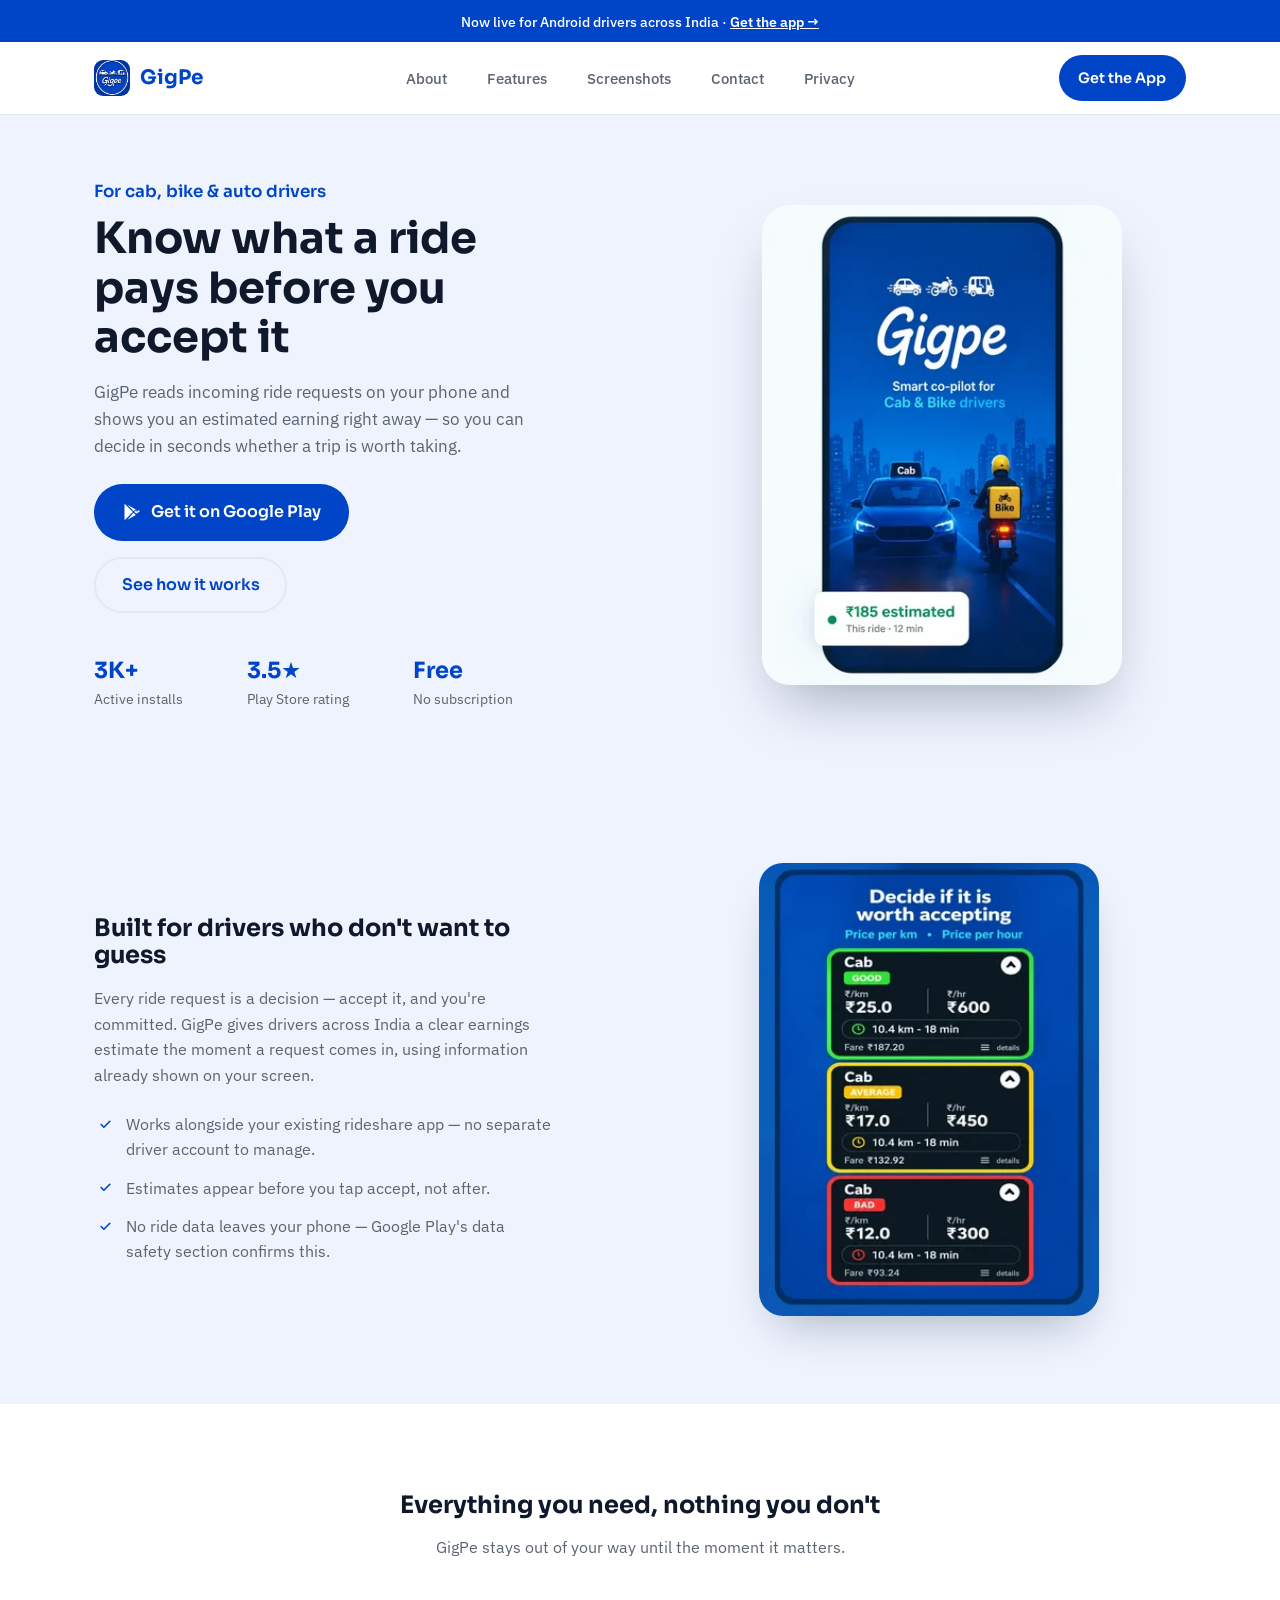
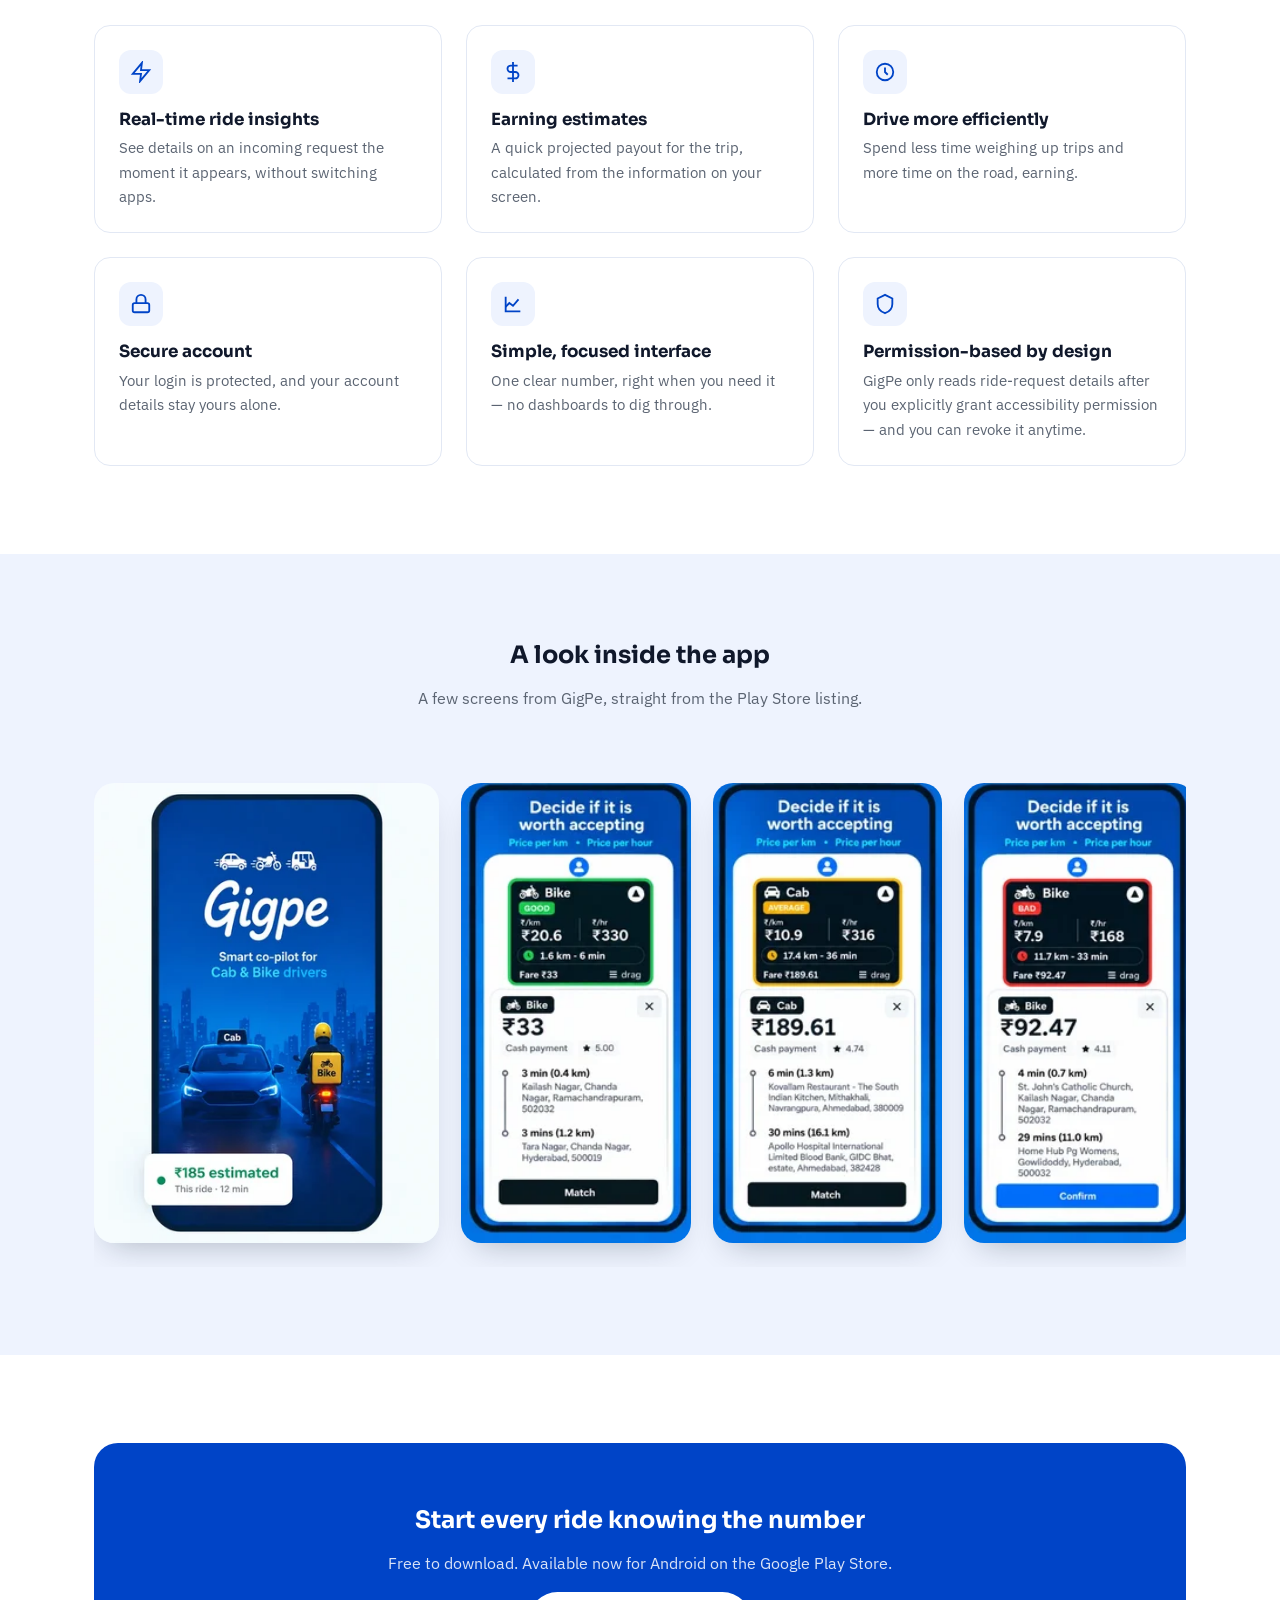
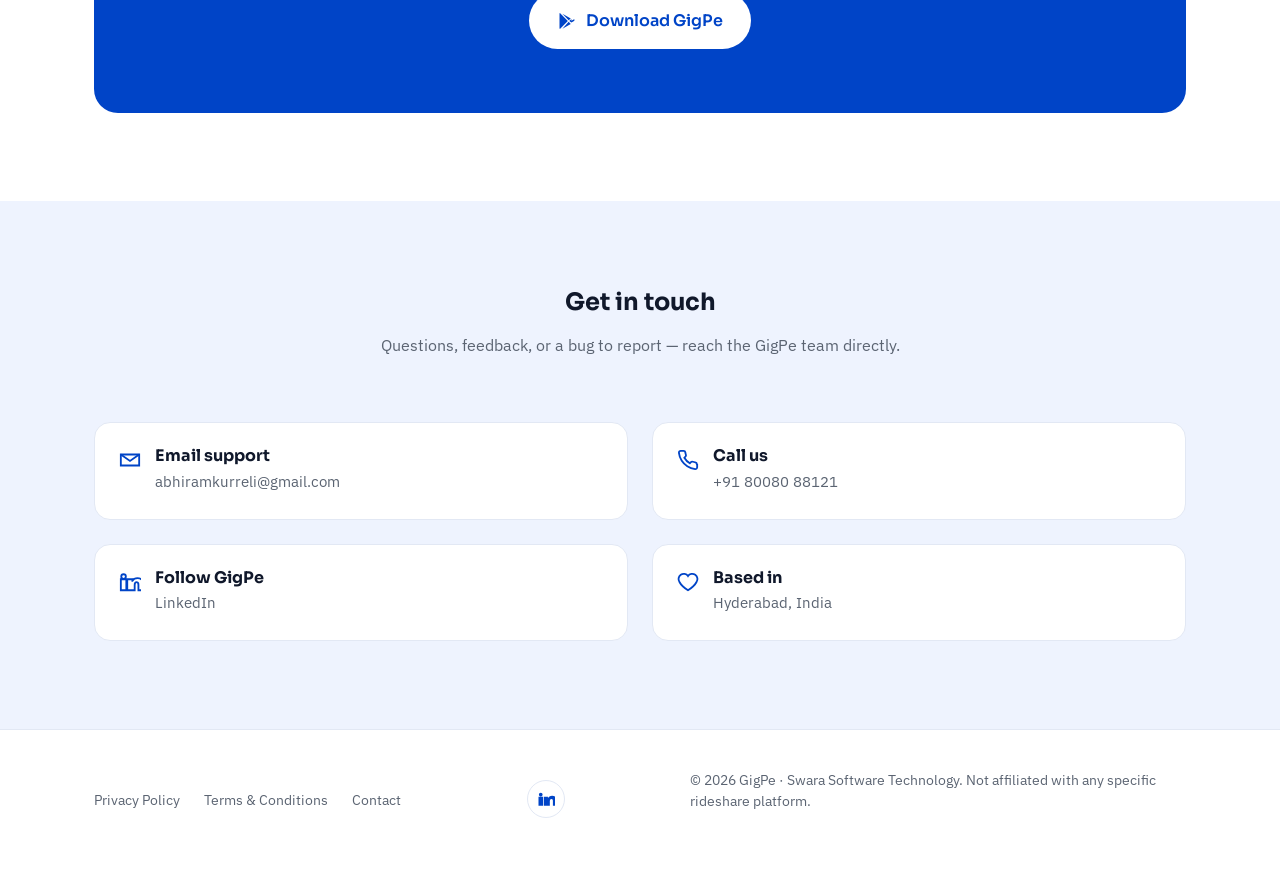
==== commit db9a4ca3: "Add files via upload" ====
--- a/index.html
+++ b/index.html
@@ -13,9 +13,9 @@
   <meta property="og:type" content="website" />
   <meta property="og:title" content="GigPe — Know Your Ride Earnings Before You Accept" />
   <meta property="og:description" content="Estimate ride earnings before accepting trips. Built for rideshare drivers in India." />
-  <meta property="og:image" content="https://your-site-name.netlify.app/assets/images/gigpe-icon.png" />
-  <meta property="og:url" content="https://your-site-name.netlify.app/" />
-  <link rel="canonical" href="https://your-site-name.netlify.app/" />
+  <meta property="og:image" content="https://gigpeindia.netlify.app/assets/images/gigpe-icon.png" />
+  <meta property="og:url" content="https://gigpeindia.netlify.app/" />
+  <link rel="canonical" href="https://gigpeindia.netlify.app/" />
 
   <link rel="icon" type="image/png" href="assets/images/gigpe-icon.png" />
 
@@ -33,7 +33,7 @@
     "operatingSystem": "ANDROID",
     "applicationCategory": "BusinessApplication",
     "description": "GigPe helps rideshare drivers estimate earnings for incoming ride requests before accepting a trip.",
-    "url": "https://your-site-name.netlify.app/",
+    "url": "https://gigpeindia.netlify.app/",
     "installUrl": "https://play.google.com/store/apps/details?id=com.rider.gigpe",
     "aggregateRating": {
       "@type": "AggregateRating",
@@ -103,7 +103,7 @@
 
         <!-- Hero visual — provided image, used as-is -->
         <div class="hero-image-wrap">
-          <img src="assets/images/hero-splash-scene.webp" alt="GigPe app open screen: Smart co-pilot for cab and bike drivers, showing a cab and a delivery rider on a city street with an estimated fare of ₹185 for this ride" width="760" height="1013" loading="eager" />
+          <img src="assets/images/hero-splash-scene.webp" alt="GigPe app open screen: Smart co-pilot for cab and bike drivers, showing a cab and a delivery rider on a city street with an estimated fare of ₹185 for this ride" width="380" height="506" loading="eager" />
         </div>
       </div>
     </section>
@@ -131,7 +131,7 @@
             </ul>
           </div>
           <div class="story-visual">
-            <img src="assets/images/screenshot-stack.webp" alt="GigPe screen showing three incoming ride requests rated good, average, and bad with fare per km and per hour" width="640" height="853" loading="lazy" />
+            <img src="assets/images/screenshot-stack.webp" alt="GigPe screen showing three incoming ride requests rated good, average, and bad with fare per km and per hour" width="320" height="426" loading="lazy" />
           </div>
         </div>
       </div>
@@ -189,16 +189,16 @@
         </div>
         <div class="screenshot-scroller" role="region" aria-label="App screenshots" tabindex="0">
           <div class="screenshot-item">
-            <img src="assets/images/hero-splash-scene.webp" alt="GigPe app open screen: Smart co-pilot for cab and bike drivers" width="760" height="1013" loading="lazy" />
-          </div>
-          <div class="screenshot-item">
-            <img src="assets/images/screenshot-detail-1.webp" alt="GigPe screen showing a good-value Bike ride confirmed with pickup and drop-off details" width="393" height="786" loading="lazy" />
-          </div>
-          <div class="screenshot-item">
-            <img src="assets/images/screenshot-detail-2.webp" alt="GigPe screen showing an average-value Cab ride with pickup and drop-off details" width="393" height="786" loading="lazy" />
-          </div>
-          <div class="screenshot-item">
-            <img src="assets/images/screenshot-detail-3.webp" alt="GigPe screen showing a low-value Bike ride with pickup and drop-off details" width="393" height="786" loading="lazy" />
+            <img src="assets/images/hero-splash-scene.webp" alt="GigPe app open screen: Smart co-pilot for cab and bike drivers" width="380" height="506" loading="lazy" />
+          </div>
+          <div class="screenshot-item">
+            <img src="assets/images/screenshot-detail-1.webp" alt="GigPe screen showing a good-value Bike ride confirmed with pickup and drop-off details" width="196" height="393" loading="lazy" />
+          </div>
+          <div class="screenshot-item">
+            <img src="assets/images/screenshot-detail-2.webp" alt="GigPe screen showing an average-value Cab ride with pickup and drop-off details" width="196" height="393" loading="lazy" />
+          </div>
+          <div class="screenshot-item">
+            <img src="assets/images/screenshot-detail-3.webp" alt="GigPe screen showing a low-value Bike ride with pickup and drop-off details" width="196" height="393" loading="lazy" />
           </div>
         </div>
       </div>
--- a/assets/css/style.css
+++ b/assets/css/style.css
@@ -39,7 +39,7 @@
 
 /* ---------- Reset ---------- */
 *, *::before, *::after { box-sizing: border-box; }
-html { scroll-behavior: smooth; }
+html { scroll-behavior: smooth; overflow-x: hidden; }
 body {
   margin: 0;
   font-family: var(--font-body);
@@ -47,6 +47,7 @@
   background: var(--color-bg);
   line-height: 1.6;
   -webkit-font-smoothing: antialiased;
+  overflow-x: hidden;
 }
 img { max-width: 100%; display: block; }
 a { color: inherit; text-decoration: none; }
@@ -231,25 +232,49 @@
   box-shadow: 0 30px 60px -20px rgba(11, 27, 40, 0.35);
 }
 
-/* Horizontally scrolling screenshot strip */
+/* Horizontally scrolling screenshot strip — height-based sizing so every
+   image keeps its true aspect ratio (no stretching, squashing, or cropping).
+   Only this strip scrolls horizontally; the page itself never does. */
 .screenshot-scroller {
   display: flex;
-  gap: var(--space-3);
+  align-items: flex-start;
+  gap: 18px;
   overflow-x: auto;
+  overflow-y: hidden;
+  -webkit-overflow-scrolling: touch;
   padding: 0.5rem 0.25rem 1.5rem;
-  scroll-snap-type: x mandatory;
+  scroll-snap-type: x proximity;
+  max-width: 100%;
 }
 .screenshot-scroller::-webkit-scrollbar { height: 8px; }
 .screenshot-scroller::-webkit-scrollbar-thumb { background: var(--color-border); border-radius: 8px; }
+
 .screenshot-item {
   flex: 0 0 auto;
   scroll-snap-align: start;
-  width: 220px;
+  height: 260px;
 }
 .screenshot-item img {
-  width: 100%;
+  display: block;
+  height: 100%;
+  width: auto;
+  max-width: none;
   border-radius: 20px;
   box-shadow: 0 16px 32px -16px rgba(11, 27, 40, 0.3);
+}
+
+@media (min-width: 600px) {
+  .screenshot-item { height: 320px; }
+}
+@media (min-width: 768px) {
+  .screenshot-scroller { gap: 22px; justify-content: safe center; }
+  .screenshot-item { height: 360px; }
+}
+@media (min-width: 1024px) {
+  .screenshot-item { height: 420px; }
+}
+@media (min-width: 1280px) {
+  .screenshot-item { height: 460px; }
 }
 
 /* ---------- Story blocks (visual card on tint, caption below) ---------- */
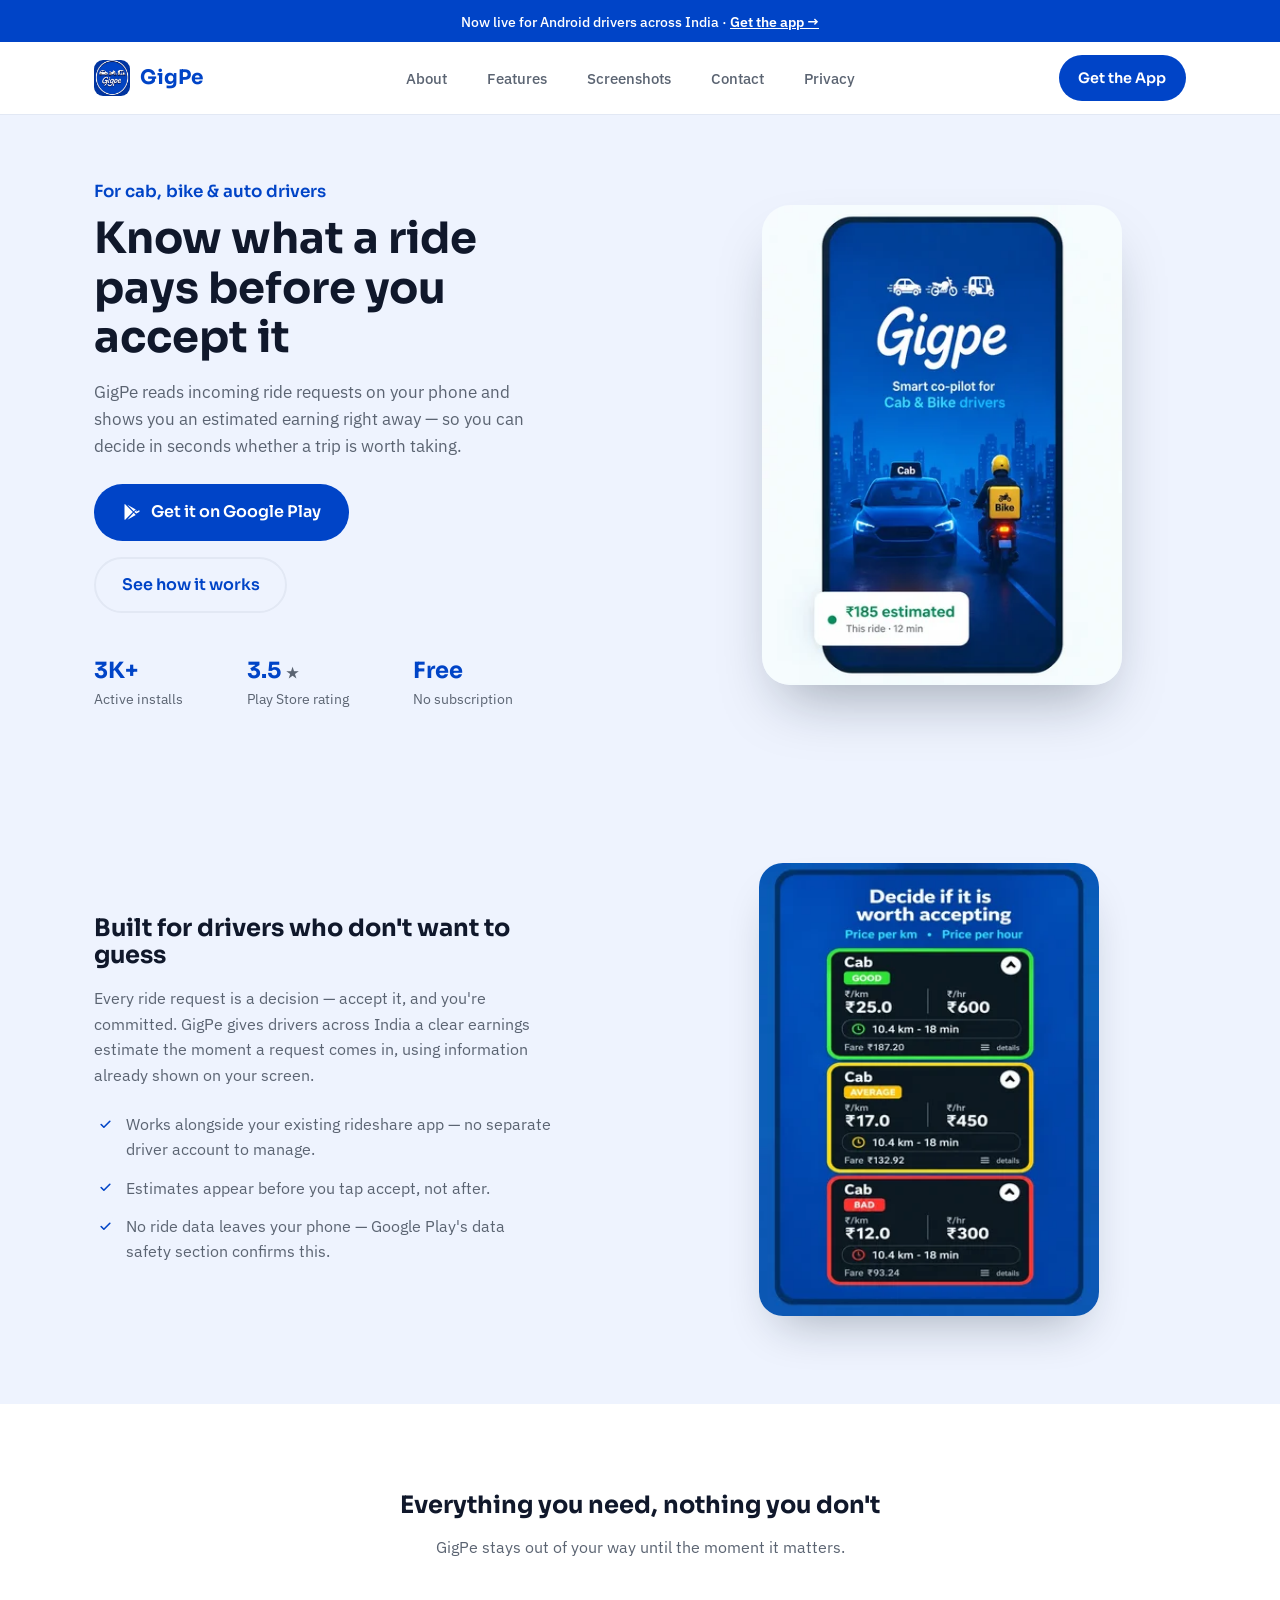
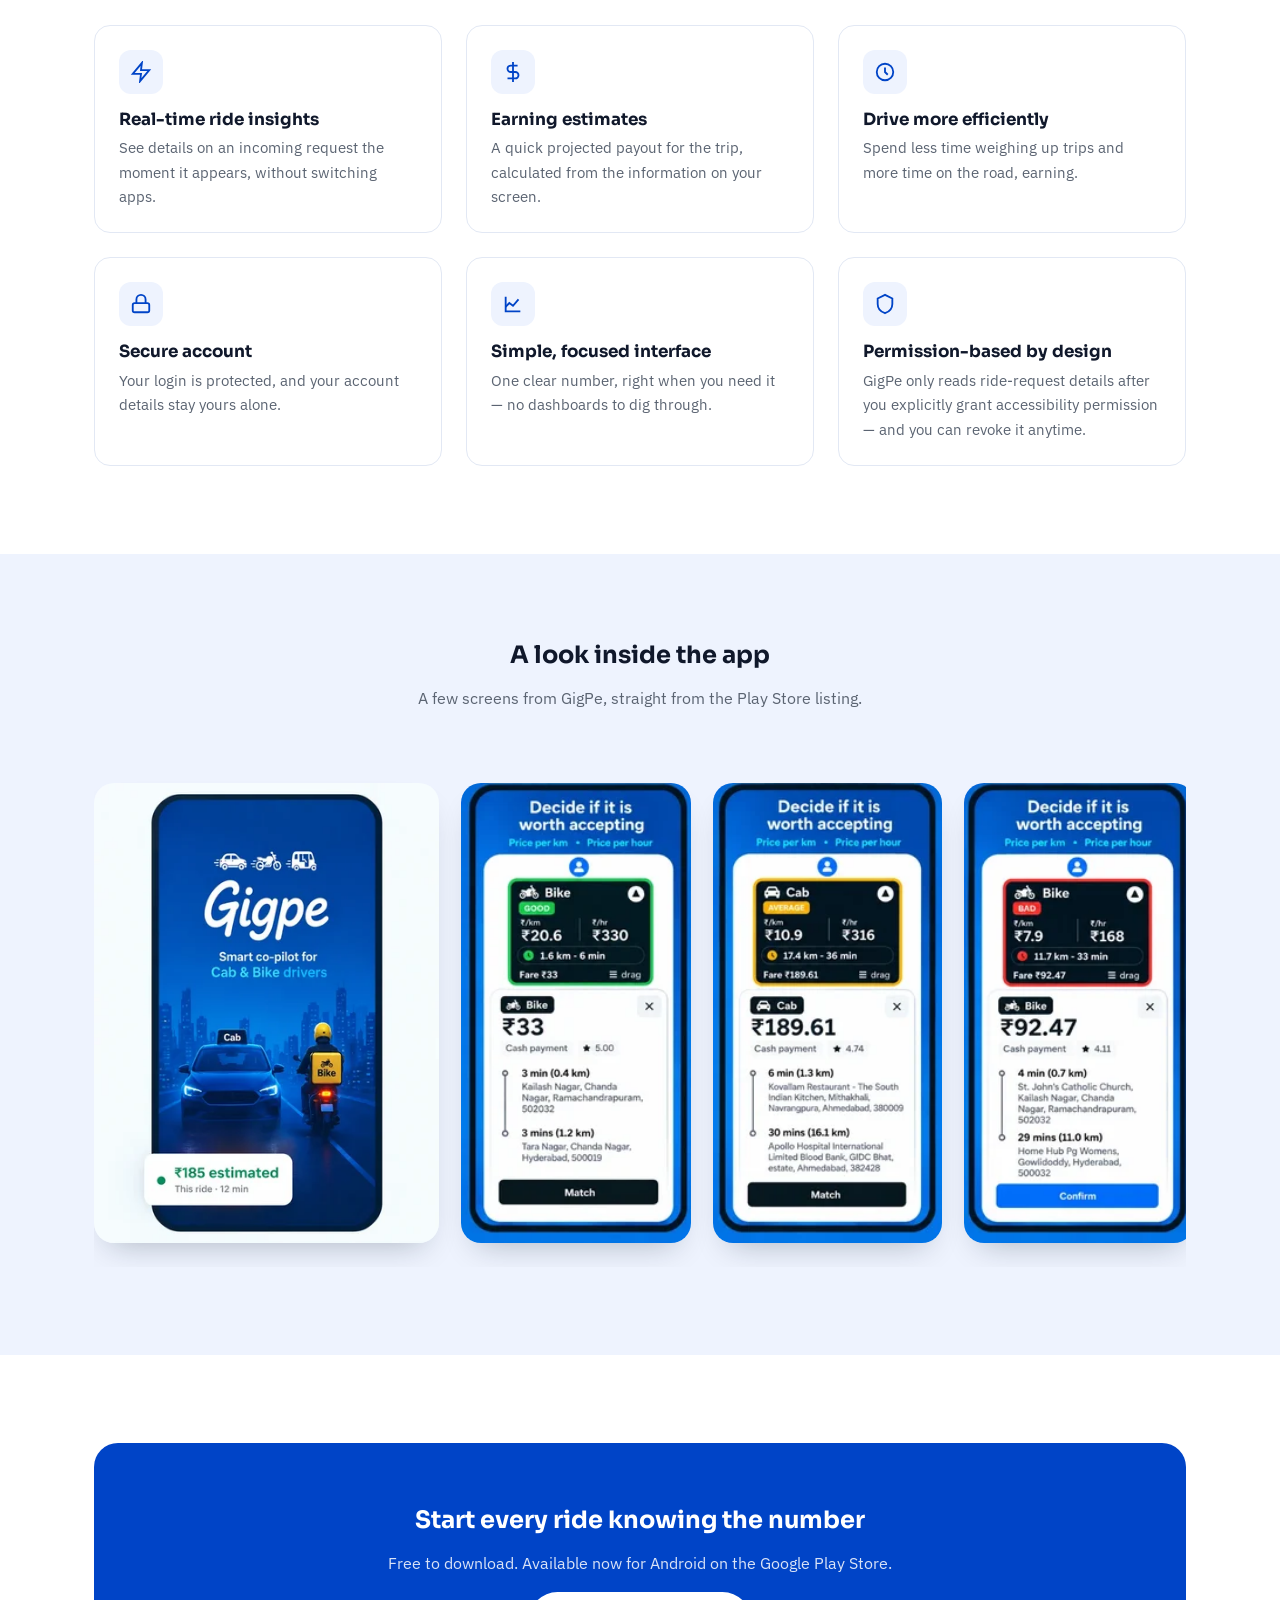
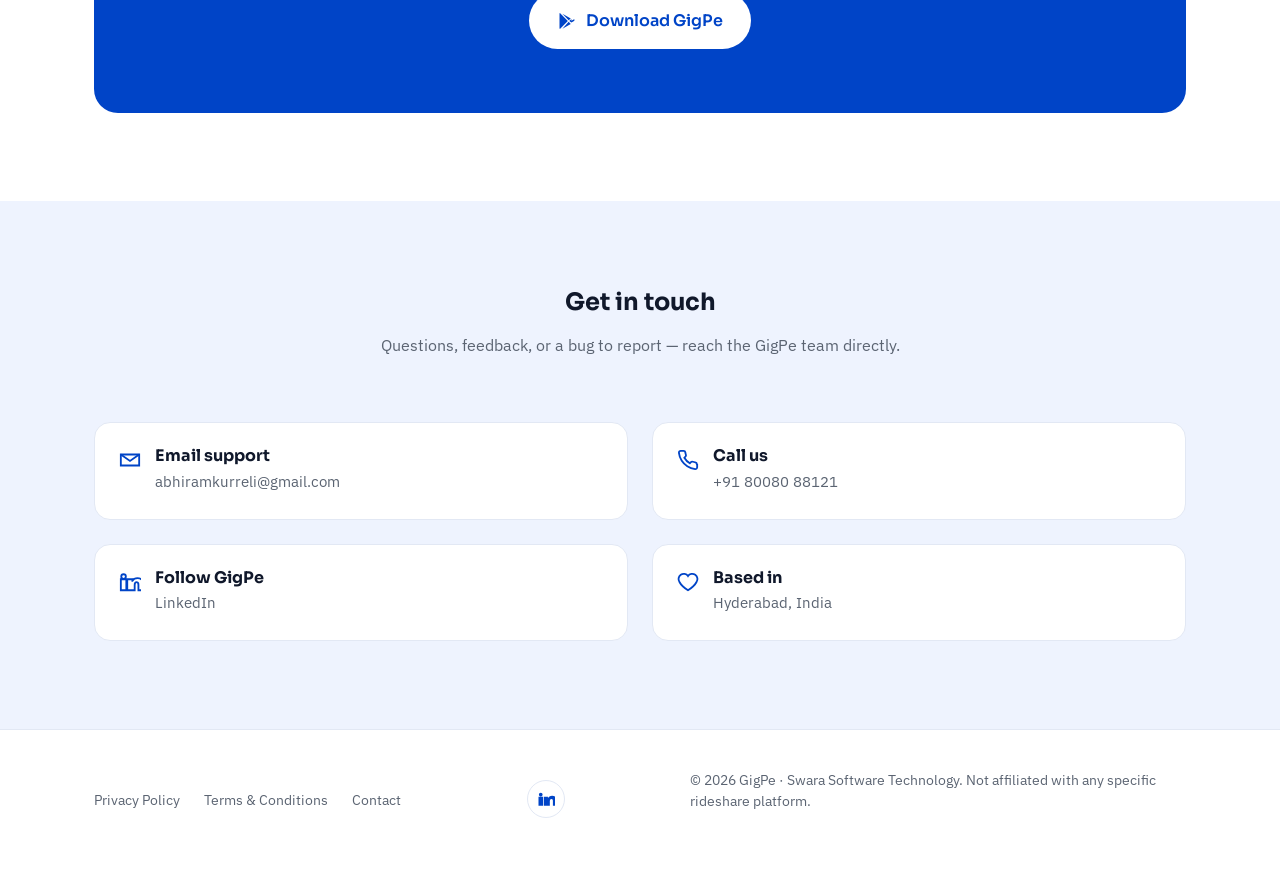
==== commit e0898130: "Add files via upload" ====
--- a/index.html
+++ b/index.html
@@ -23,7 +23,7 @@
   <link rel="preconnect" href="https://fonts.gstatic.com" crossorigin />
   <link href="https://fonts.googleapis.com/css2?family=Sora:wght@600;700&family=IBM+Plex+Sans:wght@400;500;600&display=swap" rel="stylesheet" />
 
-  <link rel="stylesheet" href="assets/css/style.css" />
+  <link rel="stylesheet" href="assets/css/style.css?v=2" />
 
   <script type="application/ld+json">
   {
@@ -96,7 +96,7 @@
 
           <div class="hero-meta">
             <div><strong>3K+</strong><span>Active installs</span></div>
-            <div><strong>3.5★</strong><span>Play Store rating</span></div>
+            <div><strong>3.5 <span class="rating-star" aria-label="star">★</span></strong><span>Play Store rating</span></div>
             <div><strong>Free</strong><span>No subscription</span></div>
           </div>
         </div>
@@ -274,6 +274,6 @@
     </div>
   </footer>
 
-  <script src="assets/js/main.js"></script>
+  <script src="assets/js/main.js?v=2"></script>
 </body>
 </html>
--- a/assets/css/style.css
+++ b/assets/css/style.css
@@ -584,3 +584,11 @@
   .footer-inner { flex-direction: column; align-items: flex-start; }
   .hero-meta { gap: var(--space-3); flex-wrap: wrap; }
 }
+
+/* Stable rating symbol: use a system font so the star glyph renders correctly
+   even when the display webfont is unavailable or cached differently. */
+.rating-star {
+  font-family: Arial, "Segoe UI Symbol", "Noto Sans Symbols", sans-serif;
+  font-weight: 700;
+  line-height: 1;
+}
